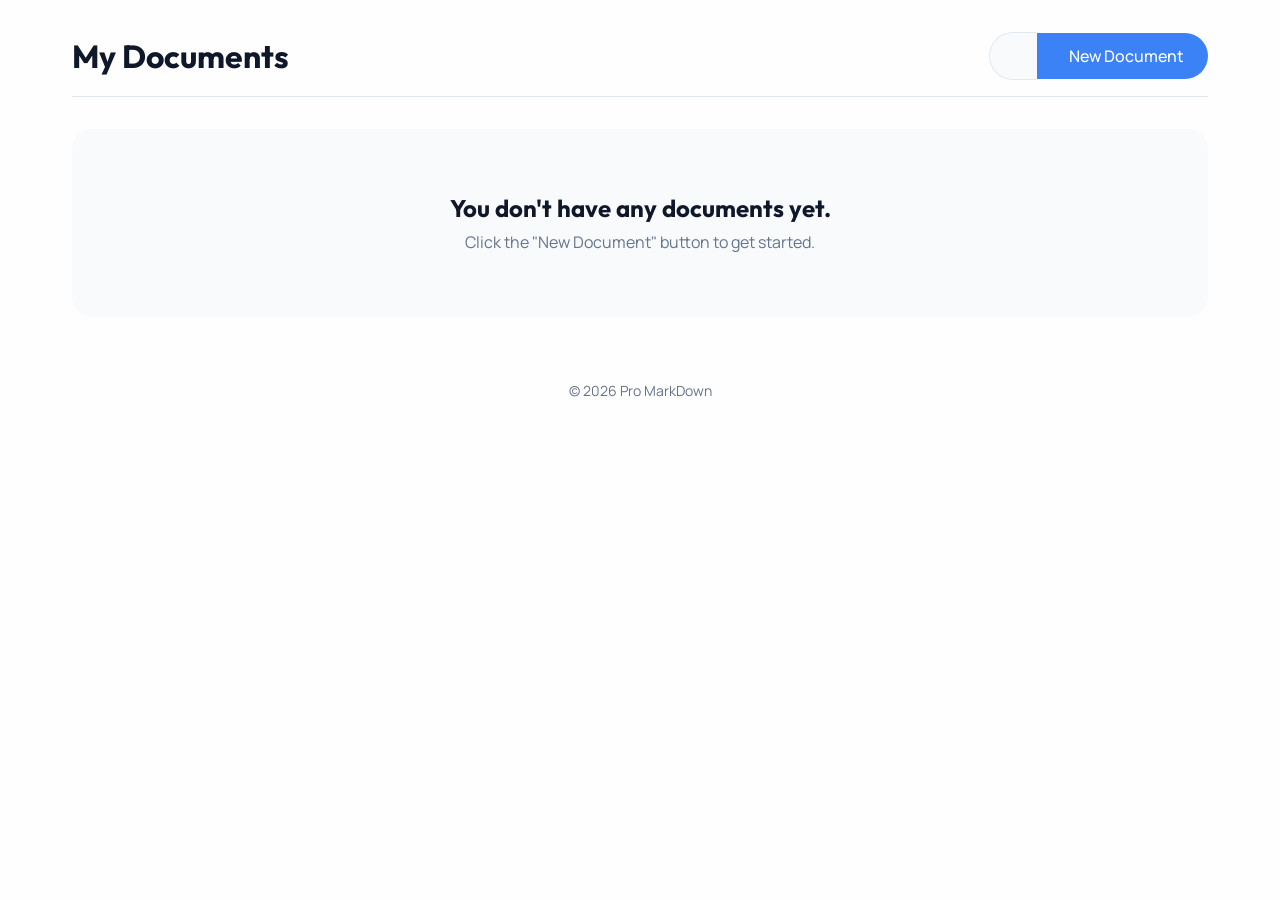
==== index.html @ 8a66d2f1 "velox is now" ====
<!DOCTYPE html>
<html lang="en">
<head>
    <meta charset="UTF-8">
    <meta name="viewport" content="width=device-width, initial-scale=1.0">
    <meta http-equiv="X-UA-Compatible" content="IE=edge">
    <meta name="theme-color" content="#0f172a">
    
    <!-- Primary Meta Tags -->
    <title>Velox Markdown | Professional Browser-Based Editor</title>
    <meta name="title" content="Velox Markdown | Professional Browser-Based Editor">
    <meta name="description" content="Velox Markdown is a high-performance editor for developers. Experience real-time preview, instant file management, and a distraction-free workflow.">
    <meta name="keywords" content="velox markdown, markdown editor, online code editor, developer dashboard, writing tool, fast text editor">
    <meta name="author" content="Velox Markdown">
    <meta name="robots" content="index, follow">
    <meta name="language" content="English">
    
    <!-- Open Graph / Facebook -->
    <meta property="og:type" content="website">
    <meta property="og:url" content="https://yourwebsite.com/">
    <meta property="og:title" content="Velox Markdown | Professional Browser-Based Editor">
    <meta property="og:description" content="Velox Markdown is a high-performance editor for developers. Experience real-time preview, instant file management, and a distraction-free workflow.">
    <meta property="og:image" content="https://yourwebsite.com/assets/velox-preview.jpg">
    
    <!-- Twitter -->
    <meta property="twitter:card" content="summary_large_image">
    <meta property="twitter:url" content="https://yourwebsite.com/">
    <meta property="twitter:title" content="Velox Markdown | Professional Browser-Based Editor">
    <meta property="twitter:description" content="Velox Markdown is a high-performance editor for developers. Experience real-time preview, instant file management, and a distraction-free workflow.">
    <meta property="twitter:image" content="https://yourwebsite.com/assets/velox-preview.jpg">
    
    <!-- Canonical URL (Prevents duplicate content issues) -->
    <link rel="canonical" href="https://yourwebsite.com/">
    
    <!-- Favicon -->
    <link rel="icon" type="image/png" href="assets/favicon.png">
    <link rel="apple-touch-icon" href="assets/apple-touch-icon.png">
    
    <!-- Fonts -->
    <link rel="preconnect" href="https://fonts.googleapis.com">
    <link rel="preconnect" href="https://fonts.gstatic.com" crossorigin>
    <link href="https://fonts.googleapis.com/css2?family=Manrope:wght@400;500;600;700&family=Outfit:wght@500;600;700;800&display=swap" rel="stylesheet">
    
    <!-- CSS -->
    <link rel="stylesheet" href="icons/css/all.css">
    <link rel="stylesheet" href="style.css">
</head>
<body>
    <div class="dashboard-container">
        <header class="dashboard-header">
            <h1 class="dashboard-title">My Documents</h1>
            <div class="controls">
                <button id="theme-toggle" title="Toggle Theme">
                    <i class="fas fa-moon"></i>
                </button>
                <a href="editor.html" id="new-document-btn" class="cta-button">
                    <i class="fas fa-plus"></i> <span class="cta-button-text">New Document</span>
                </a>
            </div>
        </header>
        <main class="dashboard-main">
            <section id="documents-grid" class="documents-grid">
                <!-- Documents will be dynamically inserted here -->
            </section>
        </main>
        <footer class="dashboard-footer">
            <p>&copy; <span id="copyright-year">2025</span> Pro MarkDown</p>
        </footer>
    </div>
    <script src="fs-helpers.js" defer></script>
    <script src="dashboard.js" defer></script>

    <!-- Custom Modal -->
    <div id="modal-overlay" class="hidden">
        <div id="modal">
            <h3 id="modal-title"></h3>
            <p id="modal-message"></p>
            <input type="text" id="modal-input" class="hidden">
            <div id="modal-actions">
                <button id="modal-cancel-btn">Cancel</button>
                <button id="modal-confirm-btn">Confirm</button>
            </div>
        </div>
    </div>
</body>
</html>
---- style.css ----
/* --- 1. Theming and Variables --- */
:root {
    --font-sans: 'Manrope', sans-serif;
    --font-header: 'Outfit', sans-serif;
    --font-mono: 'PT Mono', monospace;

    /* Light Theme - Premium Modern */
    --bg-primary: #fefefe;
    --bg-secondary: #f8fafc;
    --text-primary: #0f172a;
    --text-secondary: #64748b;
    --border-color: #e2e8f0;
    --accent-color: #3b82f6;
    --accent-hover: #2563eb;
    --code-bg: #f1f5f9;
    --code-text: #334155;
    --hljs-bg: #f8fafc;
    --hljs-text: #475569;
    --shadow-light: 0 1px 3px 0 rgba(0, 0, 0, 0.1);
    --shadow-medium: 0 4px 6px -1px rgba(0, 0, 0, 0.1);
}

[data-theme='dark'] {
    /* Dark Theme - Premium Modern */
    --bg-primary: #0f0f0f;
    --bg-secondary: #1a1a1a;
    --text-primary: #f1f5f9;
    --text-secondary: #94a3b8;
    --border-color: #27272a;
    --accent-color: #60a5fa;
    --accent-hover: #3b82f6;
    --code-bg: #1e1e1e;
    --code-text: #e2e8f0;
    --hljs-bg: #161616;
    --hljs-text: #cbd5e1;
    --shadow-light: 0 1px 3px 0 rgba(0, 0, 0, 0.3);
    --shadow-medium: 0 4px 6px -1px rgba(0, 0, 0, 0.4);
}


/* --- 2. Global Styles & Reset --- */
*, *::before, *::after {
    box-sizing: border-box;
    margin: 0;
    padding: 0;
}

html, body {
    height: 100%;
}

body {
    font-family: var(--font-sans);
    background-color: var(--bg-primary);
    color: var(--text-primary);
    transition: background-color 0.2s, color 0.2s;
    -webkit-font-smoothing: antialiased;
    -moz-osx-font-smoothing: grayscale;
}

/* --- 3. App Layout --- */
#app-container {
    display: flex;
    flex-direction: column;
    height: 100vh;
}

#app-header {
    display: flex;
    justify-content: space-between;
    align-items: center;
    padding: 0.75rem 1.5rem;
    border-bottom: 1px solid var(--border-color);
    flex-shrink: 0;
}

#app-title {
    font-size: 1.125rem;
    font-weight: 500;
}

#app-header .controls {
    display: flex;
    align-items: center;
    gap: 0.5rem;
}

#theme-toggle {
    background: var(--bg-secondary);
    border: 1px solid var(--border-color);
    color: var(--text-secondary);
    font-size: 1.125rem;
    cursor: pointer;
    width: 48px;
    height: 48px;
    padding: 0.5rem;
    display: flex;
    align-items: center;
    justify-content: center;
    transition: background-color 0.2s, color 0.2s;
    border-top-left-radius: 30px;
    border-bottom-left-radius: 30px;
    border-top-right-radius: 0;
    border-bottom-right-radius: 0;
    border-right: none;
}

#theme-toggle:hover {
    background-color: var(--bg-secondary);
    color: var(--text-primary);
}

#app-header .controls button {
    background: none;
    border: none;
    color: var(--text-secondary);
    font-size: 1.125rem;
    cursor: pointer;
    padding: 0.5rem;
    border-radius: 50%;
    width: 40px;
    height: 40px;
    display: flex;
    align-items: center;
    justify-content: center;
    transition: background-color 0.2s, color 0.2s;
}

#app-header .controls button:hover {
    background-color: var(--bg-secondary);
    color: var(--text-primary);
}

#app-header .header-left {
    display: flex;
    align-items: center;
    gap: 0.5rem;
}

.back-to-dashboard {
    background: none;
    border: none;
    color: var(--text-secondary);
    font-size: 1.125rem;
    cursor: pointer;
    padding: 0.5rem;
    border-radius: 50%;
    width: 40px;
    height: 40px;
    display: flex;
    align-items: center;
    justify-content: center;
    transition: background-color 0.2s, color 0.2s;
    text-decoration: none;
}

.back-to-dashboard:hover {
    background-color: var(--bg-secondary);
    color: var(--text-primary);
}

#sidebar-toggle {
    background: none;
    border: none;
    color: var(--text-secondary);
    font-size: 1.125rem;
    cursor: pointer;
    padding: 0.5rem;
    border-radius: 50%;
    width: 40px;
    height: 40px;
    display: flex;
    align-items: center;
    justify-content: center;
    transition: background-color 0.2s, color 0.2s;
}

#sidebar-toggle:hover {
    background-color: var(--bg-secondary);
    color: var(--text-primary);
}

#app-body {
    display: flex;
    flex-grow: 1;
    overflow: hidden;
}

#sidebar {
    width: 280px;
    background-color: var(--bg-secondary);
    border-right: 1px solid var(--border-color);
    display: flex;
    flex-direction: column;
    transition: margin-left 0.3s ease;
}

#sidebar.hidden {
    margin-left: -280px;
}

#sidebar-header {
    display: flex;
    justify-content: space-between;
    align-items: center;
    padding: 0.75rem 1rem;
    border-bottom: 1px solid var(--border-color);
    flex-shrink: 0;
}

#sidebar-header h2 {
    font-size: 1rem;
    font-weight: 500;
}

#new-file-btn {
    background: none;
    border: none;
    color: var(--text-secondary);
    font-size: 1rem;
    cursor: pointer;
    padding: 0.5rem;
    border-radius: 12px;
    width: 32px;
    height: 32px;
    display: flex;
    align-items: center;
    justify-content: center;
    transition: background-color 0.2s, color 0.2s;
}

#new-file-btn:hover {
    background-color: var(--border-color);
    color: var(--text-primary);
}

#file-list {
    list-style: none;
    overflow-y: auto;
    flex-grow: 1;
    padding: 0.5rem;
}

.file-item {
    display: flex;
    align-items: center;
    padding: 0.6rem 0.8rem;
    border-radius: 12px;
    cursor: pointer;
    margin-bottom: 0.25rem;
    position: relative;
}

.file-item:hover {
    background-color: var(--border-color);
}

.file-item.active {
    background-color: var(--border-color);
    color: var(--text-primary);
}

[data-theme='dark'] .file-item.active {
    background-color: #2a2a2a; /* A slightly lighter grey for dark mode active state */
    color: var(--text-primary);
}


.file-item-name {
    flex-grow: 1;
    white-space: nowrap;
    overflow: hidden;
    text-overflow: ellipsis;
    font-size: 0.9rem;
}

.file-item-actions {
    display: none;
    position: absolute;
    right: 0.5rem;
    top: 50%;
    transform: translateY(-50%);
    gap: 0.25rem;
    background-color: var(--border-color);
    padding: 0.25rem;
    border-radius: 6px;
}

.file-item:hover .file-item-actions,
.file-item .file-item-actions.visible {
    display: flex;
}

.file-item.active .file-item-actions {
    background-color: transparent;
}


.file-item-actions button {
    background: none;
    border: none;
    cursor: pointer;
    font-size: 0.85rem;
    padding: 0.4rem;
    border-radius: 4px;
    color: var(--text-secondary);
    transition: background-color 0.2s, color 0.2s;
}

.file-item.active .file-item-actions button {
    color: var(--text-primary);
}

[data-theme='dark'] .file-item.active .file-item-actions button {
    color: var(--text-primary);
}


.file-item-actions button:hover {
    background-color: var(--bg-secondary);
    color: var(--text-primary);
}

.file-item.active .file-item-actions button:hover {
    background-color: rgba(255, 255, 255, 0.2);
}
[data-theme='dark'] .file-item.active .file-item-actions button:hover {
    background-color: rgba(0, 0, 0, 0.2);
}


#app-main {
    flex-grow: 1;
    position: relative;
    overflow-y: hidden;
}

#app-footer {
    padding: 0.5rem 1.5rem;
    border-top: 1px solid var(--border-color);
    font-size: 0.875rem;
    color: var(--text-secondary);
    text-align: right;
    flex-shrink: 0;
}

/* --- 4. Editor & Preview Panes --- */
#editor, #preview {
    position: absolute;
    top: 0;
    left: 0;
    width: 100%;
    height: 100%;
    padding: 1.2rem 1.2rem;
    overflow-y: auto;
    transition: opacity 0.2s ease-in-out;
}

#editor {
    background-color: var(--bg-primary);
    color: var(--text-primary);
    border: none;
    resize: none;
    font-family: var(--font-mono);
    font-size: 1rem;
    line-height: 1.7;
}

#editor:focus {
    outline: none;
}

#preview {
    line-height: 1.8;
    max-width: 800px;
    margin: 0 auto;
}

.hidden {
    opacity: 0;
    pointer-events: none;
}

/* --- 5. Preview Typography & Elements --- */
#preview > *:first-child {
    margin-top: 0;
}

#preview h1, #preview h2, #preview h3, #preview h4, #preview h5, #preview h6 {
    font-family: var(--font-header);
    font-weight: 700;
    margin-top: 1.5em;
    margin-bottom: 0.5em;
    color: var(--text-primary);
}
#preview h1 { font-size: 2.25rem; }
#preview h2 { font-size: 1.75rem; }
#preview h3 { font-size: 1.5rem; }
#preview p { margin-bottom: 1.25em; }
#preview a { color: var(--accent-color); text-decoration: none; font-weight: 500; }
#preview a:hover { text-decoration: underline; }
#preview ul, #preview ol { margin-left: 1.5rem; margin-bottom: 1em; }
#preview li { margin-bottom: 0.5em; }

#preview blockquote {
    border-left: 4px solid var(--border-color);
    padding-left: 1em;
    margin: 1.5em 0;
    color: var(--text-secondary);
    font-style: italic;
}
#preview hr {
    border: none;
    border-top: 1px solid var(--border-color);
    margin: 2em 0;
}
#preview table {
    width: 100%;
    border-collapse: collapse;
    margin: 1.5em 0;
    font-size: 0.95rem;
}
#preview th, #preview td {
    border: 1px solid var(--border-color);
    padding: 0.75em;
    text-align: left;
}
#preview th {
    font-weight: bold;
    background-color: var(--bg-secondary);
}
#preview tr:nth-child(2n) {
    background-color: var(--bg-secondary);
}

/* --- 6. Task Lists & Code Blocks --- */
#preview .task-list-item {
    list-style-type: none;
}
#preview .task-list-item input[type="checkbox"] {
    appearance: none;
    -webkit-appearance: none;
    width: 1.15em;
    height: 1.15em;
    border: 2px solid var(--text-secondary);
    border-radius: 3px;
    vertical-align: middle;
    position: relative;
    top: -0.1em;
    margin-right: 0.5em;
    cursor: default;
}
#preview .task-list-item input[type="checkbox"]:checked {
    background-color: var(--accent-color);
    border-color: var(--accent-color);
}
#preview .task-list-item input[type="checkbox"]:checked::after {
    content: '✔';
    color: var(--bg-primary);
    position: absolute;
    left: 50%;
    top: 50%;
    transform: translate(-50%, -50%);
    font-size: 0.8em;
}


#preview code {
    font-family: var(--font-mono);
    background-color: var(--code-bg);
    color: var(--code-text);
    padding: 0.2em 0.4em;
    border-radius: 4px;
    font-size: 0.9em;
}

#preview pre {
    background-color: var(--hljs-bg);
    padding: 1em;
    border-radius: 8px;
    overflow-x: auto;
    margin-bottom: 1.5em;
}

#preview pre code {
    padding: 0;
    background: none;
}

#preview .code-block-container {
    margin-bottom: 1.5em;
    border-radius: 8px;
    overflow: hidden;
    border: 1px solid var(--border-color);
}

#preview .code-block-header {
    display: flex;
    justify-content: space-between;
    align-items: center;
    background-color: var(--bg-secondary);
    padding: 0.5em 1em;
    border-bottom: 1px solid var(--border-color);
}

#preview .lang-name {
    font-size: 0.8em;
    font-family: var(--font-mono);
    color: var(--text-secondary);
    text-transform: uppercase;
}

#preview .copy-btn {
    background: none;
    border: none;
    color: var(--text-secondary);
    cursor: pointer;
    font-size: 0.85em;
    padding: 0.3em 0.6em;
    border-radius: 4px;
    transition: background-color 0.2s, color 0.2s;
    font-family: var(--font-sans);
}

#preview .copy-btn:hover {
    background-color: var(--border-color);
    color: var(--text-primary);
}

#preview .copy-btn .fas,
#preview .copy-btn .far {
    margin-right: 0.5em;
}

#preview .code-block-container pre {
    margin-bottom: 0;
    border-radius: 0;
    border: none;
    background-color: var(--hljs-bg); /* Ensure pre background matches theme */
}

/* GitHub Dark Theme for highlight.js */
[data-theme='dark'] .hljs{color:#c9d1d9;background:#0d1117}
[data-theme='dark'] .hljs-doctag,[data-theme='dark'] .hljs-keyword,[data-theme='dark'] .hljs-meta .hljs-keyword,[data-theme='dark'] .hljs-template-tag,[data-theme='dark'] .hljs-template-variable,[data-theme='dark'] .hljs-type,[data-theme='dark'] .hljs-variable.language_{color:#ff7b72}
[data-theme='dark'] .hljs-title,[data-theme='dark'] .hljs-title.class_,[data-theme='dark'] .hljs-title.class_.inherited__,[data-theme='dark'] .hljs-title.function_{color:#d2a8ff}
[data-theme='dark'] .hljs-attr,[data-theme='dark'] .hljs-attribute,[data-theme='dark'] .hljs-literal,[data-theme='dark'] .hljs-meta,[data-theme='dark'] .hljs-number,[data-theme='dark'] .hljs-operator,[data-theme='dark'] .hljs-selector-attr,[data-theme='dark'] .hljs-selector-class,[data-theme='dark'] .hljs-selector-id,[data-theme='dark'] .hljs-variable{color:#79c0ff}
[data-theme='dark'] .hljs-regexp,[data-theme='dark'] .hljs-string,[data-theme='dark'] .hljs-symbol{color:#a5d6ff}
[data-theme='dark'] .hljs-built_in,[data-theme='dark'] .hljs-code,[data-theme='dark'] .hljs-comment,[data-theme='dark'] .hljs-formula,[data-theme='dark'] .hljs-name,[data-theme='dark'] .hljs-quote,[data-theme='dark'] .hljs-selector-pseudo,[data-theme='dark'] .hljs-selector-tag,[data-theme='dark'] .hljs-subst,[data-theme='dark'] .hljs-tag{color:#8b949e}
[data-theme='dark'] .hljs-section{color:#1f6feb;font-weight:700}
[data-theme='dark'] .hljs-bullet{color:#f2cc60}
[data-theme='dark'] .hljs-emphasis{color:#c9d1d9;font-style:italic}
[data-theme='dark'] .hljs-strong{color:#c9d1d9;font-weight:700}
[data-theme='dark'] .hljs-addition{color:#aff5b4;background-color:#033a16}
[data-theme='dark'] .hljs-deletion{color:#ffdcd7;background-color:#67060c}

/* GitHub Light Theme for highlight.js */
[data-theme='light'] .hljs{color:#24292e;background:#fff}
[data-theme='light'] .hljs-doctag,[data-theme='light'] .hljs-keyword,[data-theme='light'] .hljs-meta .hljs-keyword,[data-theme='light'] .hljs-template-tag,[data-theme='light'] .hljs-template-variable,[data-theme='light'] .hljs-type,[data-theme='light'] .hljs-variable.language_{color:#d73a49}
[data-theme='light'] .hljs-title,[data-theme='light'] .hljs-title.class_,[data-theme='light'] .hljs-title.class_.inherited__,[data-theme='light'] .hljs-title.function_{color:#6f42c1}
[data-theme='light'] .hljs-attr,[data-theme='light'] .hljs-attribute,[data-theme='light'] .hljs-literal,[data-theme='light'] .hljs-meta,[data-theme='light'] .hljs-number,[data-theme='light'] .hljs-operator,[data-theme='light'] .hljs-selector-attr,[data-theme='light'] .hljs-selector-class,[data-theme='light'] .hljs-selector-id,[data-theme='light'] .hljs-variable{color:#005cc5}
[data-theme='light'] .hljs-regexp,[data-theme='light'] .hljs-string,[data-theme='light'] .hljs-symbol{color:#032f62}
[data-theme='light'] .hljs-built_in,[data-theme='light'] .hljs-code,[data-theme='light'] .hljs-comment,[data-theme='light'] .hljs-formula,[data-theme='light'] .js-name,[data-theme='light'] .hljs-quote,[data-theme='light'] .hljs-selector-pseudo,[data-theme='light'] .hljs-selector-tag,[data-theme='light'] .hljs-subst,[data-theme='light'] .hljs-tag{color:#6a737d}
[data-theme='light'] .hljs-section{color:#005cc5;font-weight:700}
[data-theme='light'] .hljs-bullet{color:#735c0f}
[data-theme='light'] .hljs-emphasis{color:#24292e;font-style:italic}
[data-theme='light'] .hljs-strong{color:#24292e;font-weight:700}
[data-theme='light'] .hljs-addition{color:#22863a;background-color:#f0fff4}
[data-theme='light'] .hljs-deletion{color:#b31d28;background-color:#ffeef0}


/* --- 7. Scrollbar --- */
::-webkit-scrollbar {
    width: 12px;
}
::-webkit-scrollbar-track {
    background: var(--bg-primary);
}
::-webkit-scrollbar-thumb {
    background-color: var(--border-color);
    border-radius: 6px;
    border: 3px solid var(--bg-primary);
}
::-webkit-scrollbar-thumb:hover {
    background-color: var(--text-secondary);
}

/* --- 8. Custom Modal --- */
#modal-overlay {
    position: fixed;
    top: 0;
    left: 0;
    width: 100%;
    height: 100%;
    background-color: rgba(0, 0, 0, 0.5);
    display: flex;
    justify-content: center;
    align-items: center;
    z-index: 1000;
    transition: opacity 0.2s;
}

#modal-overlay.hidden {
    opacity: 0;
    pointer-events: none;
}

#modal {
    background-color: var(--bg-primary);
    padding: 1.5rem 2rem;
    border-radius: 20px;
    width: 90%;
    max-width: 400px;
    box-shadow: 0 5px 15px rgba(0,0,0,0.2);
    transform: scale(0.95);
    transition: transform 0.2s;
}

#modal-overlay:not(.hidden) #modal {
    transform: scale(1);
}

#modal-title {
    font-family: var(--font-header);
    font-size: 1.25rem;
    margin-bottom: 0.75rem;
    color: var(--text-primary);
}

#modal-message {
    font-size: 0.95rem;
    margin-bottom: 1rem;
    color: var(--text-secondary);
    line-height: 1.6;
}

#modal-input {
    width: 100%;
    padding: 0.75rem;
    border: 1px solid var(--border-color);
    background-color: var(--bg-secondary);
    color: var(--text-primary);
    border-radius: 12px;
    font-size: 1rem;
    margin-bottom: 1.5rem;
}

#modal-input:focus {
    outline: none;
    border-color: var(--accent-color);
    box-shadow: 0 0 0 2px var(--accent-color-translucent, rgba(59, 130, 246, 0.3));
}

#modal-actions {
    display: flex;
    justify-content: flex-end;
    gap: 0.75rem;
}

#modal-actions button {
    font-family: var(--font-sans);
    font-weight: 500;
    padding: 0.6rem 1.2rem;
    border: none;
    border-radius: 20px;
    cursor: pointer;
    transition: background-color 0.2s, color 0.2s;
    font-size: 0.9rem;
}

#modal-cancel-btn {
    background-color: var(--bg-secondary);
    color: var(--text-secondary);
    border: 1px solid var(--border-color);
}

#modal-cancel-btn:hover {
    background-color: var(--border-color);
    color: var(--text-primary);
}

#modal-confirm-btn {
    background-color: var(--accent-color);
    color: white;
}
[data-theme='dark'] #modal-confirm-btn {
    color: var(--bg-primary);
}

#modal-confirm-btn:hover {
    background-color: var(--accent-hover);
}

/* --- 9. Dashboard Styles --- */
.dashboard-container {
    max-width: 1200px;
    margin: 0 auto;
    padding: 2rem;
}

.dashboard-header {
    display: flex;
    justify-content: space-between;
    align-items: center;
    margin-bottom: 2rem;
    padding-bottom: 1rem;
    border-bottom: 1px solid var(--border-color);
}

.dashboard-header .controls {
    display: flex;
    align-items: center;
}

.dashboard-title {
    font-family: var(--font-header);
    font-size: 2rem;
    font-weight: 700;
}

.cta-button {
    display: inline-flex;
    align-items: center;
    gap: 0.5rem;
    background-color: var(--accent-color);
    color: white;
    padding: 0.75rem 1.5rem;
    font-size: 1rem;
    font-weight: 500;
    text-decoration: none;
    border-radius: 30px;
    transition: background-color 0.2s, transform 0.2s;
    border-top-right-radius: 30px;
    border-bottom-right-radius: 30px;
    border-top-left-radius: 0;
    border-bottom-left-radius: 0;
}

.cta-button:hover {
    background-color: var(--accent-hover);
}

[data-theme='dark'] .cta-button {
    color: var(--bg-primary);
}

.documents-grid {
    display: grid;
    grid-template-columns: repeat(auto-fill, minmax(250px, 1fr));
    gap: 1.5rem;
}

.document-card {
    background-color: var(--bg-secondary);
    border: 1px solid var(--border-color);
    border-radius: 20px;
    padding: 1.5rem;
    text-decoration: none;
    color: var(--text-primary);
    transition: border-color 0.2s, box-shadow 0.2s;
    display: flex;
    flex-direction: column;
    justify-content: space-between;
}

.document-card:hover {
    border-color: var(--accent-color);
    box-shadow: 0 4px 12px rgba(0, 0, 0, 0.05);
}

.document-card-link {
    text-decoration: none;
    color: inherit;
    flex-grow: 1;
}

.document-info {
    display: flex;
    justify-content: space-between;
    align-items: center;
    margin-top: 1rem;
}

.document-actions {
    display: flex;
    gap: 0.5rem;
}

.action-btn {
    background: none;
    border: none;
    color: var(--text-secondary);
    font-size: 1rem;
    cursor: pointer;
    padding: 0.5rem;
    border-radius: 50%;
    width: 36px;
    height: 36px;
    display: flex;
    align-items: center;
    justify-content: center;
    transition: background-color 0.2s, color 0.2s;
}

.action-btn:hover {
    background-color: var(--border-color);
    color: var(--text-primary);
}

[data-theme='dark'] .document-card:hover {
    box-shadow: 0 4px 12px rgba(0, 0, 0, 0.2);
}

.document-title {
    font-family: var(--font-header);
    font-size: 1.25rem;
    margin-bottom: 1rem;
}

.document-date {
    font-size: 0.875rem;
    color: var(--text-secondary);
}

.no-documents-message {
    grid-column: 1 / -1;
    text-align: center;
    padding: 4rem 2rem;
    background-color: var(--bg-secondary);
    border-radius: 20px;
}

#table-of-contents {
    padding: 1rem;
    overflow-y: auto;
}

.toc-link {
    display: block;
    padding: 0.5rem 1rem;
    color: var(--text-secondary);
    text-decoration: none;
    border-radius: 8px;
    transition: background-color 0.2s, color 0.2s;
}

.toc-link:hover {
    background-color: var(--border-color);
    color: var(--text-primary);
}

.toc-level-2 {
    padding-left: 2rem;
}

.toc-level-3 {
    padding-left: 3rem;
}

.toc-level-4 {
    padding-left: 4rem;
}

.toc-level-5 {
    padding-left: 5rem;
}

.toc-level-6 {
    padding-left: 6rem;
}

.no-documents-message h3 {
    font-family: var(--font-header);
    font-size: 1.5rem;
    margin-bottom: 0.5rem;
}

.no-documents-message p {
    color: var(--text-secondary);
}

.dashboard-footer {
    text-align: center;
    margin-top: 4rem;
    color: var(--text-secondary);
    font-size: 0.875rem;
}

@media (max-width: 600px) {
    .dashboard-header {
        flex-direction: row;
        align-items: center;
        gap: 1rem;
    }
    .dashboard-title {
        font-size: 1.75rem;
    }
    .cta-button-text {
        display: none;
    }
    .cta-button {
        width: 48px;
        height: 48px;
        padding: 0;
        justify-content: center;
    }
}
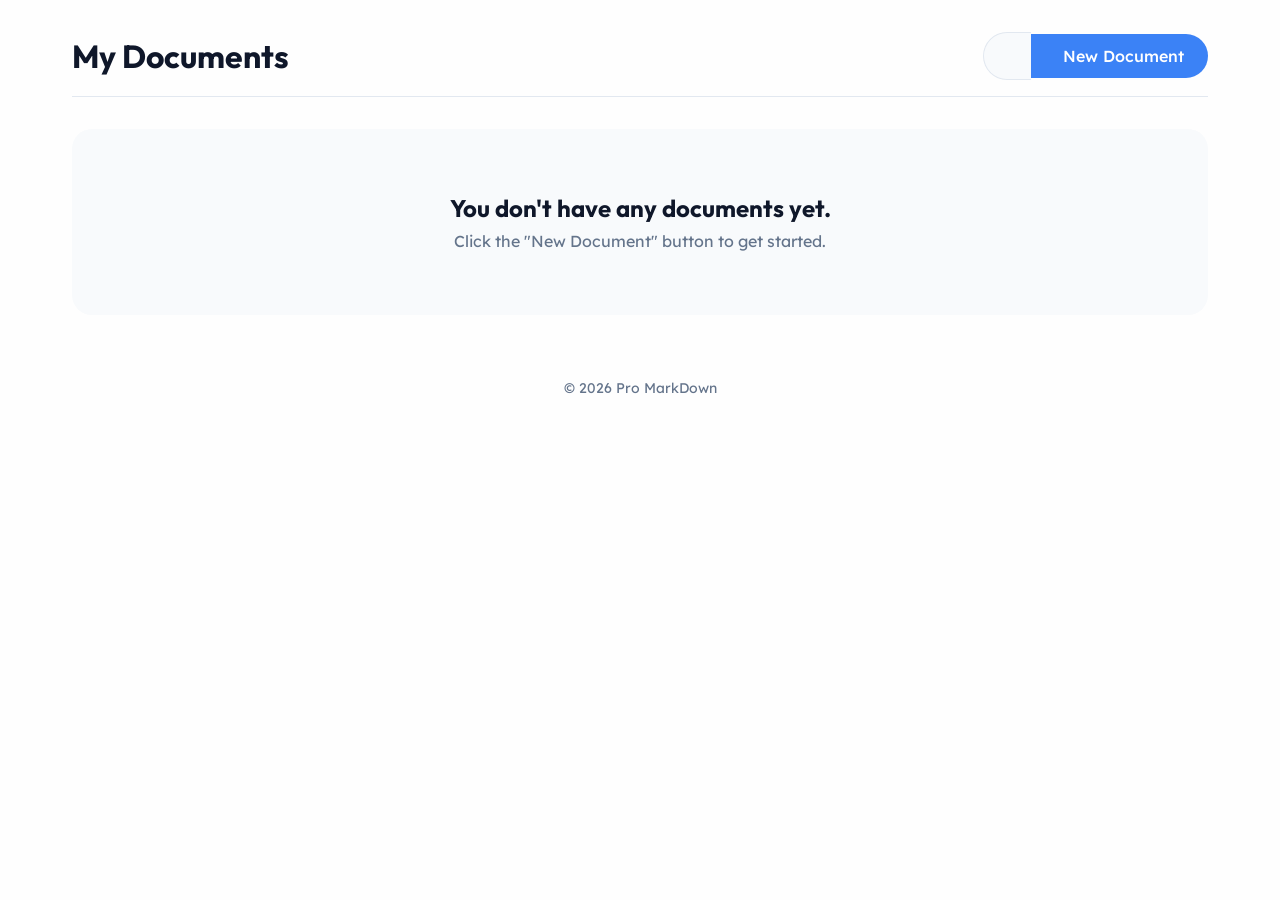
==== commit 7dfaaeb5: "lexen now" ====
--- a/index.html
+++ b/index.html
@@ -17,20 +17,20 @@
     
     <!-- Open Graph / Facebook -->
     <meta property="og:type" content="website">
-    <meta property="og:url" content="https://yourwebsite.com/">
+    <meta property="og:url" content="https://veloxmd.vercel.app/">
     <meta property="og:title" content="Velox Markdown | Professional Browser-Based Editor">
     <meta property="og:description" content="Velox Markdown is a high-performance editor for developers. Experience real-time preview, instant file management, and a distraction-free workflow.">
-    <meta property="og:image" content="https://yourwebsite.com/assets/velox-preview.jpg">
+    <meta property="og:image" content="https://veloxmd.vercel.app/assets/velox-preview.jpg">
     
     <!-- Twitter -->
     <meta property="twitter:card" content="summary_large_image">
-    <meta property="twitter:url" content="https://yourwebsite.com/">
+    <meta property="twitter:url" content="https://veloxmd.vercel.app/">
     <meta property="twitter:title" content="Velox Markdown | Professional Browser-Based Editor">
     <meta property="twitter:description" content="Velox Markdown is a high-performance editor for developers. Experience real-time preview, instant file management, and a distraction-free workflow.">
-    <meta property="twitter:image" content="https://yourwebsite.com/assets/velox-preview.jpg">
+    <meta property="twitter:image" content="https://veloxmd.vercel.app/assets/velox-preview.jpg">
     
     <!-- Canonical URL (Prevents duplicate content issues) -->
-    <link rel="canonical" href="https://yourwebsite.com/">
+    <link rel="canonical" href="https://veloxmd.vercel.app">
     
     <!-- Favicon -->
     <link rel="icon" type="image/png" href="assets/favicon.png">
@@ -39,7 +39,7 @@
     <!-- Fonts -->
     <link rel="preconnect" href="https://fonts.googleapis.com">
     <link rel="preconnect" href="https://fonts.gstatic.com" crossorigin>
-    <link href="https://fonts.googleapis.com/css2?family=Manrope:wght@400;500;600;700&family=Outfit:wght@500;600;700;800&display=swap" rel="stylesheet">
+    <link href="https://fonts.googleapis.com/css2?family=Lexend:wght@400;500;600;700&family=Outfit:wght@500;600;700;800&display=swap" rel="stylesheet">
     
     <!-- CSS -->
     <link rel="stylesheet" href="icons/css/all.css">
--- a/style.css
+++ b/style.css
@@ -1,6 +1,6 @@
 /* --- 1. Theming and Variables --- */
 :root {
-    --font-sans: 'Manrope', sans-serif;
+    --font-sans: 'Lexend', sans-serif;
     --font-header: 'Outfit', sans-serif;
     --font-mono: 'PT Mono', monospace;
 
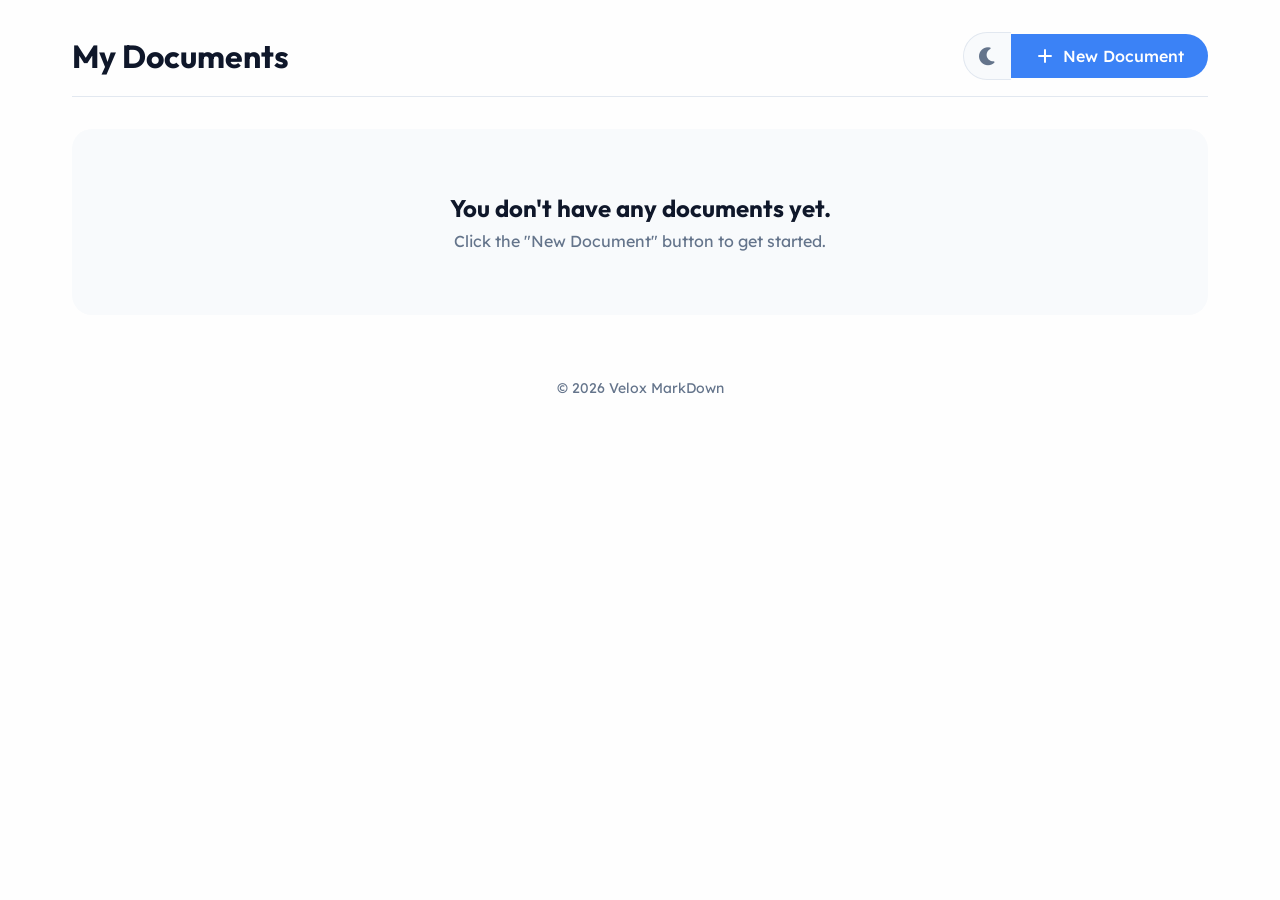
==== commit 4cabe906: "update index.html" ====
--- a/index.html
+++ b/index.html
@@ -64,7 +64,7 @@
             </section>
         </main>
         <footer class="dashboard-footer">
-            <p>&copy; <span id="copyright-year">2025</span> Pro MarkDown</p>
+            <p>&copy; <span id="copyright-year">2025</span> Velox MarkDown</p>
         </footer>
     </div>
     <script src="fs-helpers.js" defer></script>
--- a/style.css
+++ b/style.css
@@ -903,4 +903,150 @@
         padding: 0;
         justify-content: center;
     }
+}
+
+/* --- 10. Floating Toolbar --- */
+.floating-toolbar {
+    position: fixed;
+    bottom: 20px;
+    left: 50%;
+    transform: translateX(-50%);
+    background-color: var(--bg-secondary);
+    border: 1px solid var(--border-color);
+    border-radius: 30px;
+    box-shadow: var(--shadow-medium);
+    display: flex;
+    align-items: center;
+    padding: 0.5rem;
+    z-index: 100;
+    transition: opacity 0.3s, transform 0.3s;
+}
+
+.floating-toolbar.hidden {
+    opacity: 0;
+    transform: translateX(-50%) translateY(150%);
+    pointer-events: none;
+}
+
+.toolbar-drag-handle {
+    cursor: move;
+    color: var(--text-secondary);
+    padding: 0 0.5rem;
+}
+
+.toolbar-actions {
+    display: flex;
+    gap: 0.25rem;
+}
+
+.toolbar-btn, .toolbar-close-btn {
+    background: none;
+    border: none;
+    color: var(--text-secondary);
+    font-size: 1rem;
+    cursor: pointer;
+    width: 40px;
+    height: 40px;
+    border-radius: 50%;
+    display: flex;
+    align-items: center;
+    justify-content: center;
+    transition: background-color 0.15s, color 0.15s, transform 0.1s;
+}
+
+.toolbar-btn:hover, .toolbar-close-btn:hover {
+    background-color: var(--border-color);
+    color: var(--text-primary);
+}
+
+.toolbar-btn:active, .toolbar-close-btn:active {
+    transform: scale(0.9);
+}
+
+.toolbar-close-btn {
+    margin-left: 0.5rem;
+}
+
+.show-toolbar-btn {
+    position: fixed;
+    bottom: 20px;
+    right: 20px;
+    width: 50px;
+    height: 50px;
+    border-radius: 50%;
+    background-color: var(--accent-color);
+    color: white;
+    border: none;
+    box-shadow: var(--shadow-medium);
+    font-size: 1.25rem;
+    cursor: pointer;
+    display: flex;
+    align-items: center;
+    justify-content: center;
+    z-index: 99;
+    transition: opacity 0.3s, transform 0.3s;
+}
+
+[data-theme='dark'] .show-toolbar-btn {
+    color: var(--bg-primary);
+}
+
+.show-toolbar-btn:hover {
+    background-color: var(--accent-hover);
+}
+
+.show-toolbar-btn.hidden {
+    opacity: 0;
+    transform: scale(0.8);
+    pointer-events: none;
+}
+
+.is-dragging-toolbar {
+    user-select: none;
+}
+
+@media (max-width: 768px) {
+    .floating-toolbar {
+        width: auto;
+        max-width: calc(100vw - 20px);
+        bottom: 10px;
+        padding: 0.5rem 1rem;
+        justify-content: flex-start;
+        overflow: hidden;
+    }
+
+    .floating-toolbar.hidden {
+        transform: translateX(-50%) translateY(150%);
+    }
+
+    .toolbar-actions {
+        display: flex;                 /* ensure flex context */
+        overflow-x: auto;              /* horizontal scroll */
+        overflow-y: hidden;
+        flex-wrap: nowrap;             /* single row */
+        justify-content: flex-start;
+        -webkit-overflow-scrolling: touch;
+        scrollbar-width: none;         /* Firefox: hide scrollbar */
+        white-space: nowrap;           /* help keep items in one line */
+    }
+
+    /* Hide scrollbar for Chrome, Safari and Opera */
+    .toolbar-actions::-webkit-scrollbar {
+        display: none;
+    }
+
+    /* IMPORTANT: prevent squeezing of buttons */
+    .toolbar-actions > .toolbar-button,
+    .toolbar-actions > button,
+    .toolbar-actions > .icon-btn {
+        flex: 0 0 auto;                /* no grow, no shrink, auto width */
+        flex-shrink: 0;                /* extra safety */
+        border-radius: 999px;          /* keep them fully rounded */
+        min-width: 40px;               /* adjust to your icon size */
+        min-height: 40px;              /* adjust to your icon size */
+    }
+
+    .toolbar-drag-handle {
+        display: none;
+    }
 }
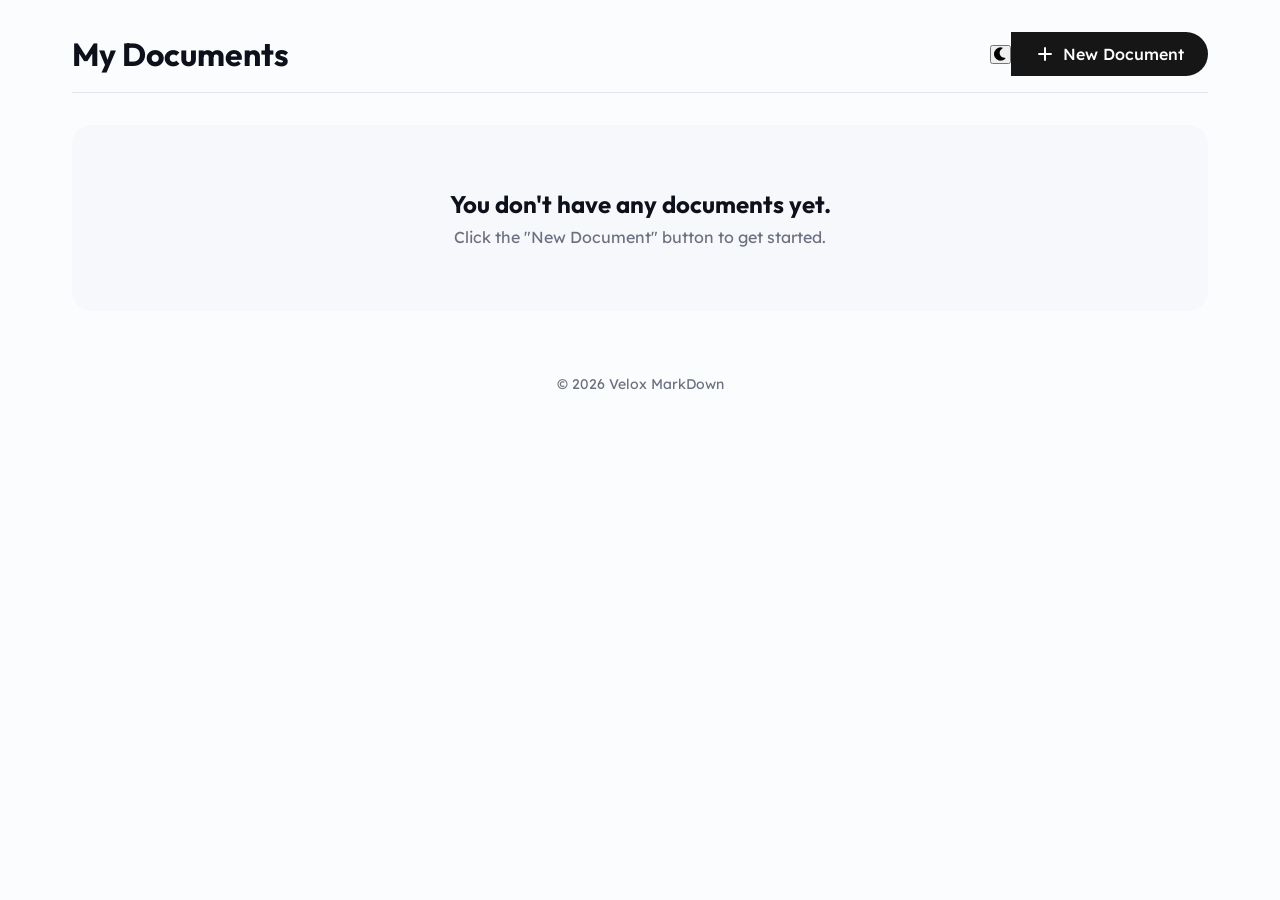
==== commit bc70d4bb: "Fix mobile header squeezing with overflow menu and responsive layout - Implemented a "more" overflow" ====
--- a/index.html
+++ b/index.html
@@ -50,7 +50,7 @@
         <header class="dashboard-header">
             <h1 class="dashboard-title">My Documents</h1>
             <div class="controls">
-                <button id="theme-toggle" title="Toggle Theme">
+                <button id="dashboard-theme-toggle" title="Toggle Theme">
                     <i class="fas fa-moon"></i>
                 </button>
                 <a href="editor.html" id="new-document-btn" class="cta-button">
--- a/style.css
+++ b/style.css
@@ -1,40 +1,63 @@
 /* --- 1. Theming and Variables --- */
 :root {
+    /* Fonts - Preserving your original choices */
     --font-sans: 'Lexend', sans-serif;
     --font-header: 'Outfit', sans-serif;
     --font-mono: 'PT Mono', monospace;
 
     /* Light Theme - Premium Modern */
-    --bg-primary: #fefefe;
-    --bg-secondary: #f8fafc;
-    --text-primary: #0f172a;
-    --text-secondary: #64748b;
-    --border-color: #e2e8f0;
-    --accent-color: #3b82f6;
-    --accent-hover: #2563eb;
-    --code-bg: #f1f5f9;
-    --code-text: #334155;
-    --hljs-bg: #f8fafc;
-    --hljs-text: #475569;
-    --shadow-light: 0 1px 3px 0 rgba(0, 0, 0, 0.1);
-    --shadow-medium: 0 4px 6px -1px rgba(0, 0, 0, 0.1);
+    --bg-primary: oklch(0.99 0.002 270);     /* Clean off-white */
+    --bg-secondary: oklch(0.98 0.004 270);   /* Subtle slate background */
+    --text-primary: oklch(0.18 0.020 270);   /* Deep slate-charcoal */
+    --text-secondary: oklch(0.55 0.025 270); /* Muted gray-blue */
+    --border-color: oklch(0.92 0.010 270);   /* Soft refined border */
+    --accent-color: oklch(0.20 0.000 0);     /* True accent black */
+    --accent-hover: oklch(0.40 0.000 0);     /* Soft hover gray */
+    
+    /* Code Styling */
+    --code-bg: oklch(0.96 0.005 270);        /* Integrated from your code-bg */
+    --code-text: oklch(0.35 0.030 270);
+    --hljs-bg: oklch(0.97 0.003 270);
+    --hljs-text: oklch(0.45 0.025 270);
+
+    /* Reference & Missing Variables */
+    --primary: var(--accent-color);
+    --primary-dark: oklch(0.10 0.000 0);
+    --secondary: oklch(0.45 0.015 270);
+    --user-bg: oklch(0.95 0.005 270);        /* From your chat app reference */
+    --ai-bg: oklch(1.00 0.000 0);
+    --error-color: oklch(0.60 0.150 25);     /* Perceptually balanced red */
+    --success-color: oklch(0.65 0.120 150);  /* Soft premium green */
+    --warning-color: oklch(0.85 0.140 85);   /* Modern gold/yellow */
+    
+    /* Shadows & Effects */
+    --shadow-light: 0 1px 3px 0 oklch(0 0 0 / 0.05);
+    --shadow-medium: 0 4px 6px -1px oklch(0 0 0 / 0.1);
+    --float-shadow: 0 8px 20px oklch(0 0 0 / 0.08);
+    --transition: all 0.3s cubic-bezier(0.4, 0, 0.2, 1);
 }
 
 [data-theme='dark'] {
-    /* Dark Theme - Premium Modern */
-    --bg-primary: #0f0f0f;
-    --bg-secondary: #1a1a1a;
-    --text-primary: #f1f5f9;
-    --text-secondary: #94a3b8;
-    --border-color: #27272a;
-    --accent-color: #60a5fa;
-    --accent-hover: #3b82f6;
-    --code-bg: #1e1e1e;
-    --code-text: #e2e8f0;
-    --hljs-bg: #161616;
-    --hljs-text: #cbd5e1;
-    --shadow-light: 0 1px 3px 0 rgba(0, 0, 0, 0.3);
-    --shadow-medium: 0 4px 6px -1px rgba(0, 0, 0, 0.4);
+    /* Dark Theme - High Contrast Deep Slate */
+    --bg-primary: oklch(0.12 0.005 270);     /* Deep onyx-slate */
+    --bg-secondary: oklch(0.16 0.008 270);   /* Slightly lighter surface */
+    --text-primary: oklch(0.95 0.010 270);   /* Crisp off-white text */
+    --text-secondary: oklch(0.75 0.020 270); /* Readable muted text */
+    --border-color: oklch(0.24 0.015 270);   /* Sharp, subtle borders */
+    --accent-color: oklch(0.75 0.120 250);   /* Premium blue accent */
+    --accent-hover: oklch(0.65 0.150 255);   /* Vibrant hover state */
+    
+    /* Code & Syntax */
+    --code-bg: oklch(0.18 0.015 270);
+    --code-text: oklch(0.88 0.020 270);
+    --hljs-bg: oklch(0.14 0.010 270);
+    --hljs-text: oklch(0.85 0.025 270);
+
+    /* Dark Mode Utilities */
+    --user-bg: oklch(0.20 0.015 270);
+    --ai-bg: oklch(0.14 0.008 270);
+    --shadow-light: 0 1px 3px 0 oklch(0 0 0 / 0.3);
+    --shadow-medium: 0 4px 12px oklch(0 0 0 / 0.5);
 }
 
 
@@ -63,6 +86,7 @@
     display: flex;
     flex-direction: column;
     height: 100vh;
+    overflow: hidden;
 }
 
 #app-header {
@@ -110,7 +134,7 @@
     color: var(--text-primary);
 }
 
-#app-header .controls button {
+#app-header .controls button, #ai-modal-close-btn {
     background: none;
     border: none;
     color: var(--text-secondary);
@@ -131,10 +155,24 @@
     color: var(--text-primary);
 }
 
+#app-header {
+    background-color: var(--bg-primary);
+    position: relative;
+    z-index: 1000;
+}
+
 #app-header .header-left {
     display: flex;
     align-items: center;
     gap: 0.5rem;
+    min-width: 0;
+}
+
+#app-title {
+    white-space: nowrap;
+    overflow: hidden;
+    text-overflow: ellipsis;
+    min-width: 0;
 }
 
 .back-to-dashboard {
@@ -208,9 +246,63 @@
     flex-shrink: 0;
 }
 
-#sidebar-header h2 {
-    font-size: 1rem;
+#sidebar-header {
+    flex-direction: column;
+    gap: 0.75rem;
+    padding: 1rem;
+}
+
+.sidebar-tabs {
+    display: flex;
+    background-color: var(--bg-primary);
+    border-radius: 999px;
+    padding: 0.25rem;
+    width: 100%;
+    border: 1px solid var(--border-color);
+}
+
+.tab-btn {
+    flex: 1;
+    border: none;
+    background: none;
+    padding: 0.4rem;
+    font-family: var(--font-sans);
+    font-size: 0.85rem;
     font-weight: 500;
+    color: var(--text-secondary);
+    cursor: pointer;
+    border-radius: 999px;
+    transition: var(--transition);
+}
+
+.tab-btn.active {
+    background-color: var(--accent-color);
+    color: white;
+}
+
+[data-theme='dark'] .tab-btn.active {
+    color: var(--bg-primary);
+}
+
+#new-file-btn-sidebar {
+    background-color: var(--bg-primary);
+    border: 1px solid var(--border-color);
+    color: var(--accent-color);
+    width: 100%;
+    border-radius: 999px;
+    padding: 0.5rem;
+    cursor: pointer;
+    display: flex;
+    align-items: center;
+    justify-content: center;
+    gap: 0.5rem;
+    font-family: var(--font-sans);
+    font-size: 0.9rem;
+    transition: var(--transition);
+}
+
+#new-file-btn-sidebar:hover {
+    background-color: var(--border-color);
 }
 
 #new-file-btn {
@@ -234,10 +326,13 @@
     color: var(--text-primary);
 }
 
+.sidebar-content {
+    flex-grow: 1;
+    overflow-y: auto;
+}
+
 #file-list {
     list-style: none;
-    overflow-y: auto;
-    flex-grow: 1;
     padding: 0.5rem;
 }
 
@@ -256,13 +351,13 @@
 }
 
 .file-item.active {
-    background-color: var(--border-color);
-    color: var(--text-primary);
+    background-color: var(--accent-color);
+    color: white;
 }
 
 [data-theme='dark'] .file-item.active {
-    background-color: #2a2a2a; /* A slightly lighter grey for dark mode active state */
-    color: var(--text-primary);
+    background-color: var(--accent-color);
+    color: var(--bg-primary);
 }
 
 
@@ -272,6 +367,15 @@
     overflow: hidden;
     text-overflow: ellipsis;
     font-size: 0.9rem;
+}
+
+.file-date-chip {
+    font-size: 0.7rem;
+    background-color: var(--bg-primary);
+    padding: 0.1rem 0.4rem;
+    border-radius: 4px;
+    color: var(--text-secondary);
+    margin-right: 0.5rem;
 }
 
 .file-item-actions {
@@ -335,6 +439,39 @@
     overflow-y: hidden;
 }
 
+#editor-container {
+    position: relative;
+    width: 100%;
+    height: 100%;
+}
+
+#editor-backdrop {
+    position: absolute;
+    top: 0;
+    left: 0;
+    width: 100%;
+    height: 100%;
+    padding: 1.2rem 1.2rem;
+    font-family: var(--font-mono);
+    font-size: 1rem;
+    line-height: 1.7;
+    white-space: pre-wrap;
+    word-wrap: break-word;
+    color: transparent;
+    pointer-events: none;
+    overflow-y: auto;
+    border: none;
+}
+
+.search-match {
+    background-color: rgba(255, 255, 0, 0.3);
+    border-radius: 2px;
+}
+
+.search-match.current {
+    background-color: rgba(255, 165, 0, 0.6);
+}
+
 #app-footer {
     padding: 0.5rem 1.5rem;
     border-top: 1px solid var(--border-color);
@@ -357,13 +494,15 @@
 }
 
 #editor {
-    background-color: var(--bg-primary);
+    background-color: transparent;
     color: var(--text-primary);
     border: none;
     resize: none;
     font-family: var(--font-mono);
     font-size: 1rem;
     line-height: 1.7;
+    z-index: 1;
+    display: block;
 }
 
 #editor:focus {
@@ -886,23 +1025,145 @@
 }
 
 @media (max-width: 600px) {
+    .dashboard-container {
+        padding: 1.5rem 1rem;
+    }
     .dashboard-header {
         flex-direction: row;
         align-items: center;
         gap: 1rem;
+        margin-bottom: 1.5rem;
     }
     .dashboard-title {
-        font-size: 1.75rem;
+        font-size: 1.5rem;
+        flex-shrink: 1;
+        min-width: 0;
+        white-space: nowrap;
+        overflow: hidden;
+        text-overflow: ellipsis;
     }
     .cta-button-text {
         display: none;
     }
     .cta-button {
-        width: 48px;
-        height: 48px;
+        width: 40px;
+        height: 40px;
         padding: 0;
         justify-content: center;
-    }
+        flex-shrink: 0;
+        border-radius: 50%;
+    }
+}
+
+/* --- Find & Replace Panel --- */
+#find-replace-panel {
+    background-color: var(--bg-secondary);
+    border-bottom: 1px solid var(--border-color);
+    padding: 0.75rem 1.5rem;
+    z-index: 10;
+    transition: all 0.2s ease;
+    transform: translateY(0);
+    opacity: 1;
+    height: auto;
+}
+
+#find-replace-panel.hidden {
+    height: 0;
+    padding-top: 0;
+    padding-bottom: 0;
+    overflow: hidden;
+    border-bottom-width: 0;
+    transform: translateY(-20px);
+    opacity: 0;
+    pointer-events: none;
+}
+
+.find-replace-container {
+    display: flex;
+    align-items: center;
+    gap: 12px;
+    max-width: 1200px;
+    margin: 0 auto;
+}
+
+.find-replace-inputs {
+    flex-grow: 1;
+}
+
+.input-group {
+    display: flex;
+    align-items: center;
+    gap: 8px;
+    background-color: var(--bg-primary);
+    border: 1px solid var(--border-color);
+    border-radius: 12px;
+    padding: 0.25rem 0.75rem;
+}
+
+.input-group input {
+    background: none;
+    border: none;
+    color: var(--text-primary);
+    font-family: var(--font-sans);
+    font-size: 0.9rem;
+    padding: 0.5rem;
+    flex: 1;
+}
+
+.input-group input:focus {
+    outline: none;
+}
+
+#find-counter {
+    font-size: 0.8rem;
+    color: var(--text-secondary);
+    white-space: nowrap;
+    min-width: 80px;
+    text-align: right;
+}
+
+.find-replace-actions {
+    display: flex;
+    gap: 8px;
+}
+
+.pill-btn {
+    display: inline-flex;
+    align-items: center;
+    gap: 6px;
+    background-color: var(--bg-primary);
+    border: 1px solid var(--border-color);
+    color: var(--text-primary);
+    padding: 0.5rem 1rem;
+    border-radius: 999px;
+    font-family: var(--font-sans);
+    font-size: 0.85rem;
+    font-weight: 500;
+    cursor: pointer;
+    transition: var(--transition);
+    white-space: nowrap;
+}
+
+.pill-btn:hover {
+    background-color: var(--border-color);
+}
+
+.pill-btn i {
+    font-size: 0.8rem;
+}
+
+#close-find-btn {
+    background: none;
+    border: none;
+    color: var(--text-secondary);
+    cursor: pointer;
+    padding: 0.5rem;
+    font-size: 1.125rem;
+    transition: var(--transition);
+}
+
+#close-find-btn:hover {
+    color: var(--text-primary);
 }
 
 /* --- 10. Floating Toolbar --- */
@@ -936,7 +1197,16 @@
 
 .toolbar-actions {
     display: flex;
+    align-items: center;
     gap: 0.25rem;
+    flex-shrink: 0;
+}
+
+.toolbar-divider {
+    width: 1px;
+    height: 24px;
+    background-color: var(--border-color);
+    margin: 0 0.25rem;
 }
 
 .toolbar-btn, .toolbar-close-btn {
@@ -1049,4 +1319,490 @@
     .toolbar-drag-handle {
         display: none;
     }
+}
+
+/* --- 11. AI Modal --- */
+#ai-modal-overlay, #settings-modal-overlay {
+    position: fixed;
+    top: 0;
+    left: 0;
+    width: 100%;
+    height: 100%;
+    background-color: rgba(0, 0, 0, 0.5);
+    display: flex;
+    justify-content: center;
+    align-items: center;
+    z-index: 1000;
+    transition: opacity 0.2s;
+}
+
+#ai-modal-overlay.hidden, #settings-modal-overlay.hidden {
+    opacity: 0;
+    pointer-events: none;
+}
+
+#ai-modal, #settings-modal {
+    background-color: var(--bg-primary);
+    border-radius: 20px;
+    width: 90%;
+    max-width: 600px;
+    box-shadow: 0 5px 15px rgba(0,0,0,0.2);
+    transform: scale(0.95);
+    transition: transform 0.2s;
+    display: flex;
+    flex-direction: column;
+}
+
+#ai-modal {
+    height: 80vh;
+    max-height: 700px;
+}
+
+#settings-modal {
+    max-width: 400px;
+}
+
+#ai-modal-overlay:not(.hidden) #ai-modal, #settings-modal-overlay:not(.hidden) #settings-modal {
+    transform: scale(1);
+}
+
+#ai-modal-header, #settings-modal-header {
+    display: flex;
+    justify-content: space-between;
+    align-items: center;
+    padding: 1rem 1.5rem;
+    border-bottom: 1px solid var(--border-color);
+}
+
+#ai-modal-header h2, #settings-modal-header h2 {
+    font-family: var(--font-header);
+    font-size: 1.25rem;
+    color: var(--text-primary);
+}
+
+#ai-modal-close-btn, #ai-new-chat-btn, #settings-modal-close-btn {
+    background: none;
+    border: none;
+    font-size: 1.125rem;
+    color: var(--text-secondary);
+    cursor: pointer;
+    width: 40px;
+    height: 40px;
+    border-radius: 50%;
+    display: flex;
+    align-items: center;
+    justify-content: center;
+    transition: background-color 0.2s, color 0.2s;
+}
+
+#ai-modal-close-btn:hover, #ai-new-chat-btn:hover, #settings-modal-close-btn:hover {
+    background-color: var(--bg-secondary);
+    color: var(--text-primary);
+}
+
+#ai-modal-body {
+    flex-grow: 1;
+    display: flex;
+    flex-direction: column;
+    overflow: hidden;
+    padding: 1rem;
+}
+
+#ai-chat-container {
+    flex-grow: 1;
+    overflow-y: auto;
+    padding: 0 1rem;
+    margin-bottom: 1rem;
+}
+
+#ai-input-container {
+    display: flex;
+    gap: 0.5rem;
+    border: 1px solid var(--border-color);
+    border-radius: 20px;
+    padding: 0.5rem;
+    align-items: center;
+    transition: border-color 0.3s, box-shadow 0.3s;
+}
+
+#ai-input-container.streaming {
+    animation: pulse-border 1.5s infinite;
+}
+
+@keyframes pulse-border {
+    0% { border-color: var(--border-color); box-shadow: 0 0 0 0 oklch(0.75 0.12 250 / 0.2); }
+    50% { border-color: var(--accent-color); box-shadow: 0 0 0 4px oklch(0.75 0.12 250 / 0.2); }
+    100% { border-color: var(--border-color); box-shadow: 0 0 0 0 oklch(0.75 0.12 250 / 0.2); }
+}
+
+#ai-input {
+    flex-grow: 1;
+    border: none;
+    background: none;
+    resize: none;
+    font-family: var(--font-sans);
+    font-size: 1rem;
+    color: var(--text-primary);
+    height: 35px;
+    padding: 0.5rem;
+}
+
+#ai-input:focus {
+    outline: none;
+}
+
+#ai-button-wrapper {
+    position: relative;
+    width: 40px;
+    height: 40px;
+}
+
+#ai-send-btn, #ai-stop-btn {
+    position: absolute;
+    top: 0;
+    left: 0;
+    width: 100%;
+    height: 100%;
+    background-color: var(--accent-color);
+    color: white;
+    border: none;
+    border-radius: 50%;
+    display: flex;
+    align-items: center;
+    justify-content: center;
+    cursor: pointer;
+    transition: background-color 0.2s, opacity 0.2s, transform 0.2s;
+}
+
+[data-theme='dark'] #ai-send-btn, [data-theme='dark'] #ai-stop-btn {
+    color: var(--bg-primary);
+}
+
+#ai-send-btn i, #ai-stop-btn i {
+    font-size: 1rem;
+}
+
+#ai-send-btn:hover, #ai-stop-btn:hover {
+    background-color: var(--accent-hover);
+}
+
+#ai-stop-btn {
+    background-color: var(--error-color);
+}
+
+#settings-modal-body {
+    padding: 1.5rem;
+}
+
+.settings-field {
+    margin-bottom: 1rem;
+}
+
+.settings-field label {
+    display: block;
+    margin-bottom: 0.5rem;
+    color: var(--text-secondary);
+}
+
+#api-key-input {
+    width: 100%;
+    padding: 0.75rem;
+    border: 1px solid var(--border-color);
+    background-color: var(--bg-secondary);
+    color: var(--text-primary);
+    border-radius: 12px;
+    font-size: 1rem;
+}
+
+#settings-modal-actions {
+    display: flex;
+    justify-content: flex-end;
+    margin-top: 1rem;
+}
+
+#settings-save-btn {
+    background-color: var(--accent-color);
+    color: white;
+    border: none;
+    border-radius: 20px;
+    padding: 0.6rem 1.2rem;
+    cursor: pointer;
+}
+
+.chat-message {
+    padding: 0.75rem 1rem;
+    border-radius: 1rem;
+    margin-bottom: 0.5rem;
+    max-width: 80%;
+    line-height: 1.5;
+}
+
+.user-message {
+    background-color: var(--accent-color);
+    color: white;
+    align-self: flex-end;
+    margin-left: auto;
+    width: auto;
+    border-radius: 1.5rem;
+    max-width: 70%;
+}
+
+.ai-message {
+    background-color: transparent;
+    color: var(--text-primary);
+    align-self: flex-start;
+    max-width: 90%;
+}
+
+.loading-spinner {
+    border: 4px solid var(--border-color);
+    border-top: 4px solid var(--accent-color);
+    border-radius: 50%;
+    width: 20px;
+    height: 20px;
+    animation: spin 1s linear infinite;
+}
+
+@keyframes spin {
+    0% { transform: rotate(0deg); }
+    100% { transform: rotate(360deg); }
+}
+
+#ai-actions-template {
+    display: flex;
+    gap: 0.5rem;
+    margin-top: 1rem;
+    justify-content: flex-start;
+}
+
+.ai-action-btn {
+    background: none;
+    border: 1px solid var(--border-color);
+    color: var(--text-secondary);
+    font-size: 1rem;
+    cursor: pointer;
+    width: 40px;
+    height: 40px;
+    border-radius: 50%;
+    display: flex;
+    align-items: center;
+    justify-content: center;
+    transition: background-color 0.15s, color 0.15s;
+}
+
+.ai-action-btn:hover {
+    background-color: var(--border-color);
+    color: var(--text-primary);
+}
+
+/* Markdown styling inside AI messages */
+.ai-message h1, .ai-message h2, .ai-message h3,
+.user-message h1, .user-message h2, .user-message h3 {
+    font-family: var(--font-header);
+    margin-top: 1em;
+    margin-bottom: 0.5em;
+}
+.ai-message p, .user-message p { margin-bottom: 0.5em; }
+.ai-message ul, .ai-message ol, .user-message ul, .user-message ol {
+    margin-left: 1.5rem;
+    margin-bottom: 0.5em;
+}
+.ai-message pre {
+    background-color: var(--hljs-bg);
+    padding: 0.75em;
+    border-radius: 8px;
+    overflow-x: auto;
+    margin: 0.5em 0;
+}
+.ai-message code {
+    font-family: var(--font-mono);
+    background-color: var(--code-bg);
+    color: var(--code-text);
+    padding: 0.2em 0.4em;
+    border-radius: 4px;
+}
+
+/* --- 12. Export Dropdown & Overflow Menus --- */
+.export-dropdown, .header-more-dropdown {
+    position: relative;
+    display: flex;
+    align-items: center;
+}
+
+.mobile-only {
+    display: none !important;
+}
+
+@media (max-width: 768px) {
+    .desktop-only {
+        display: none !important;
+    }
+    .mobile-only {
+        display: flex !important;
+    }
+
+    #app-header {
+        padding: 0.5rem 1rem;
+    }
+
+    #app-title {
+        font-size: 1rem;
+    }
+
+    .back-to-dashboard, #sidebar-toggle, #app-header .controls button, #header-more-btn {
+        width: 36px;
+        height: 36px;
+        font-size: 1rem;
+    }
+}
+
+#export-btn {
+    border-top-left-radius: 30px;
+    border-bottom-left-radius: 30px;
+    border-top-right-radius: 0;
+    border-bottom-right-radius: 0;
+    border-right: 1px solid var(--border-color);
+    background-color: var(--bg-secondary) !important;
+}
+
+#export-dropdown-toggle {
+    border-top-right-radius: 30px;
+    border-bottom-right-radius: 30px;
+    border-top-left-radius: 0;
+    border-bottom-left-radius: 0;
+    background-color: var(--bg-secondary) !important;
+    width: 30px !important;
+}
+
+#export-menu, #header-more-menu {
+    position: absolute;
+    top: calc(100% + 8px);
+    right: 0;
+    background-color: var(--bg-primary);
+    border: 1px solid var(--border-color);
+    border-radius: 16px;
+    box-shadow: var(--float-shadow);
+    padding: 0.5rem;
+    display: flex;
+    flex-direction: column;
+    gap: 2px;
+    z-index: 2000;
+    min-width: 220px;
+    transition: opacity 0.2s, transform 0.2s;
+}
+
+#export-menu.hidden, #header-more-menu.hidden {
+    opacity: 0;
+    transform: translateY(-10px);
+    pointer-events: none;
+}
+
+#export-menu button, #header-more-menu button {
+    background: none;
+    border: none;
+    color: var(--text-primary);
+    padding: 0.75rem 1rem;
+    border-radius: 12px;
+    cursor: pointer;
+    text-align: left;
+    font-size: 0.95rem;
+    display: flex;
+    align-items: center;
+    gap: 12px;
+    width: 100%;
+    transition: background-color 0.2s;
+    white-space: nowrap;
+}
+
+#export-menu button:hover, #header-more-menu button:hover {
+    background-color: var(--bg-secondary);
+}
+
+#export-menu button i, #header-more-menu button i {
+    color: var(--text-secondary);
+    width: 20px;
+    text-align: center;
+    font-size: 1rem;
+}
+
+/* Print Styles */
+@media print {
+    body * {
+        visibility: hidden;
+    }
+    #print-iframe-content, #print-iframe-content * {
+        visibility: visible;
+    }
+    #print-iframe-content {
+        position: absolute;
+        left: 0;
+        top: 0;
+        width: 100%;
+        background: white !important;
+        color: black !important;
+    }
+}
+
+/* --- 13. Toast Notifications --- */
+#toast-container {
+    position: fixed;
+    bottom: 24px;
+    left: 24px;
+    display: flex;
+    flex-direction: column-reverse;
+    gap: 8px;
+    z-index: 9999;
+}
+
+.toast {
+    padding: 12px 20px;
+    border-radius: 30px;
+    background-color: var(--bg-secondary);
+    color: var(--text-primary);
+    font-size: 0.9rem;
+    font-weight: 500;
+    box-shadow: var(--shadow-medium);
+    border-left: 3px solid transparent;
+    display: flex;
+    align-items: center;
+    gap: 10px;
+    animation: toast-in 0.3s cubic-bezier(0.175, 0.885, 0.32, 1.275) forwards;
+    cursor: pointer;
+    max-width: 320px;
+}
+
+.toast.toast-success { border-left-color: oklch(0.65 0.12 150); }
+.toast.toast-error { border-left-color: oklch(0.60 0.15 25); }
+.toast.toast-info { border-left-color: var(--accent-color); }
+.toast.toast-warning { border-left-color: var(--warning-color); }
+
+.toast.fade-out {
+    animation: toast-out 0.3s cubic-bezier(0.4, 0, 1, 1) forwards;
+}
+
+@keyframes toast-in {
+    from {
+        opacity: 0;
+        transform: translateX(-20px) scale(0.9);
+    }
+    to {
+        opacity: 1;
+        transform: translateX(0) scale(1);
+    }
+}
+
+@keyframes toast-out {
+    from {
+        opacity: 1;
+        transform: translateX(0) scale(1);
+    }
+    to {
+        opacity: 0;
+        transform: translateX(-20px) scale(0.9);
+    }
+}
+.user-message code {
+    background-color: rgba(255, 255, 255, 0.1);
+    padding: 0.2em 0.4em;
+    border-radius: 4px;
 }
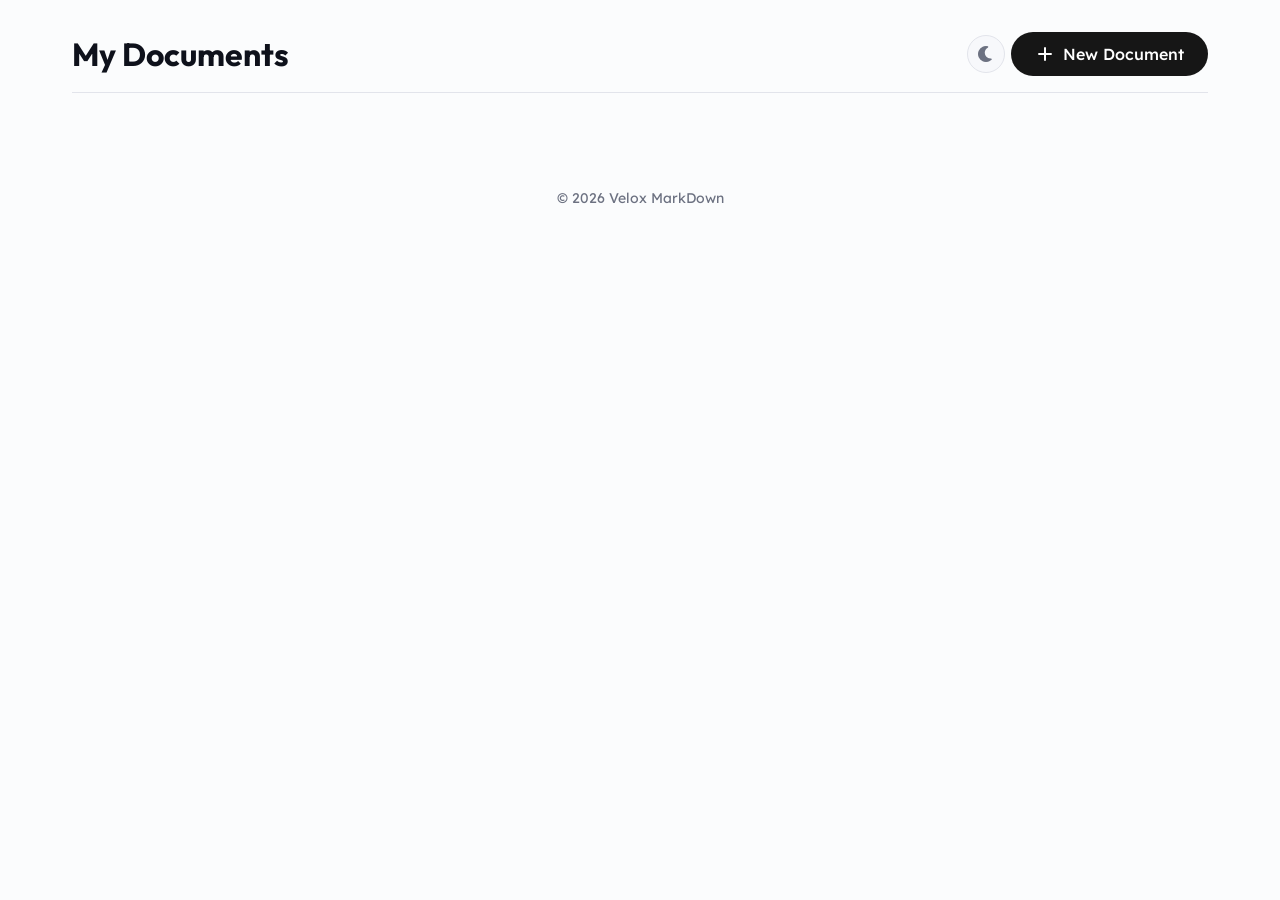
==== commit 38ed1ea7: "Update ui" ====
--- a/index.html
+++ b/index.html
@@ -29,7 +29,7 @@
     <meta property="twitter:description" content="Velox Markdown is a high-performance editor for developers. Experience real-time preview, instant file management, and a distraction-free workflow.">
     <meta property="twitter:image" content="https://veloxmd.vercel.app/assets/velox-preview.jpg">
     
-    <!-- Canonical URL (Prevents duplicate content issues) -->
+    <!-- Canonical URL -->
     <link rel="canonical" href="https://veloxmd.vercel.app">
     
     <!-- Favicon -->
@@ -50,7 +50,7 @@
         <header class="dashboard-header">
             <h1 class="dashboard-title">My Documents</h1>
             <div class="controls">
-                <button id="dashboard-theme-toggle" title="Toggle Theme">
+                <button id="theme-toggle" title="Toggle Theme">
                     <i class="fas fa-moon"></i>
                 </button>
                 <a href="editor.html" id="new-document-btn" class="cta-button">
--- a/style.css
+++ b/style.css
@@ -1,59 +1,56 @@
 /* --- 1. Theming and Variables --- */
 :root {
-    /* Fonts - Preserving your original choices */
+    /* Fonts */
     --font-sans: 'Lexend', sans-serif;
     --font-header: 'Outfit', sans-serif;
     --font-mono: 'PT Mono', monospace;
 
-    /* Light Theme - Premium Modern */
-    --bg-primary: oklch(0.99 0.002 270);     /* Clean off-white */
-    --bg-secondary: oklch(0.98 0.004 270);   /* Subtle slate background */
-    --text-primary: oklch(0.18 0.020 270);   /* Deep slate-charcoal */
-    --text-secondary: oklch(0.55 0.025 270); /* Muted gray-blue */
-    --border-color: oklch(0.92 0.010 270);   /* Soft refined border */
-    --accent-color: oklch(0.20 0.000 0);     /* True accent black */
-    --accent-hover: oklch(0.40 0.000 0);     /* Soft hover gray */
+    /* Light Theme */
+    --bg-primary: oklch(0.99 0.002 270);
+    --bg-secondary: oklch(0.98 0.004 270);
+    --text-primary: oklch(0.18 0.020 270);
+    --text-secondary: oklch(0.55 0.025 270);
+    --border-color: oklch(0.92 0.010 270);
+    --accent-color: oklch(0.20 0.000 0);
+    --accent-hover: oklch(0.40 0.000 0);
     
-    /* Code Styling */
-    --code-bg: oklch(0.96 0.005 270);        /* Integrated from your code-bg */
+    --code-bg: oklch(0.96 0.005 270);
     --code-text: oklch(0.35 0.030 270);
     --hljs-bg: oklch(0.97 0.003 270);
     --hljs-text: oklch(0.45 0.025 270);
 
-    /* Reference & Missing Variables */
     --primary: var(--accent-color);
     --primary-dark: oklch(0.10 0.000 0);
     --secondary: oklch(0.45 0.015 270);
-    --user-bg: oklch(0.95 0.005 270);        /* From your chat app reference */
+    --user-bg: oklch(0.95 0.005 270);
     --ai-bg: oklch(1.00 0.000 0);
-    --error-color: oklch(0.60 0.150 25);     /* Perceptually balanced red */
-    --success-color: oklch(0.65 0.120 150);  /* Soft premium green */
-    --warning-color: oklch(0.85 0.140 85);   /* Modern gold/yellow */
+    --error-color: oklch(0.60 0.150 25);
+    --success-color: oklch(0.65 0.120 150);
+    --warning-color: oklch(0.85 0.140 85);
     
-    /* Shadows & Effects */
     --shadow-light: 0 1px 3px 0 oklch(0 0 0 / 0.05);
     --shadow-medium: 0 4px 6px -1px oklch(0 0 0 / 0.1);
     --float-shadow: 0 8px 20px oklch(0 0 0 / 0.08);
     --transition: all 0.3s cubic-bezier(0.4, 0, 0.2, 1);
+    
+    /* Workspace card radius */
+    --card-radius: 16px;
 }
 
 [data-theme='dark'] {
-    /* Dark Theme - High Contrast Deep Slate */
-    --bg-primary: oklch(0.12 0.005 270);     /* Deep onyx-slate */
-    --bg-secondary: oklch(0.16 0.008 270);   /* Slightly lighter surface */
-    --text-primary: oklch(0.95 0.010 270);   /* Crisp off-white text */
-    --text-secondary: oklch(0.75 0.020 270); /* Readable muted text */
-    --border-color: oklch(0.24 0.015 270);   /* Sharp, subtle borders */
-    --accent-color: oklch(0.75 0.120 250);   /* Premium blue accent */
-    --accent-hover: oklch(0.65 0.150 255);   /* Vibrant hover state */
+    --bg-primary: oklch(0.12 0.005 270);
+    --bg-secondary: oklch(0.16 0.008 270);
+    --text-primary: oklch(0.95 0.010 270);
+    --text-secondary: oklch(0.75 0.020 270);
+    --border-color: oklch(0.24 0.015 270);
+    --accent-color: oklch(0.75 0.120 250);
+    --accent-hover: oklch(0.65 0.150 255);
     
-    /* Code & Syntax */
     --code-bg: oklch(0.18 0.015 270);
     --code-text: oklch(0.88 0.020 270);
     --hljs-bg: oklch(0.14 0.010 270);
     --hljs-text: oklch(0.85 0.025 270);
 
-    /* Dark Mode Utilities */
     --user-bg: oklch(0.20 0.015 270);
     --ai-bg: oklch(0.14 0.008 270);
     --shadow-light: 0 1px 3px 0 oklch(0 0 0 / 0.3);
@@ -81,7 +78,24 @@
     -moz-osx-font-smoothing: grayscale;
 }
 
-/* --- 3. App Layout --- */
+/* --- 3. Responsive Utility Classes --- */
+.desktop-only {
+    display: flex;
+}
+.mobile-only {
+    display: none;
+}
+
+@media (max-width: 768px) {
+    .desktop-only {
+        display: none !important;
+    }
+    .mobile-only {
+        display: flex !important;
+    }
+}
+
+/* --- 4. App Layout --- */
 #app-container {
     display: flex;
     flex-direction: column;
@@ -89,128 +103,102 @@
     overflow: hidden;
 }
 
+/* 2026 Design: Header seamlessly sits on the page bg — no bottom border */
 #app-header {
     display: flex;
     justify-content: space-between;
     align-items: center;
-    padding: 0.75rem 1.5rem;
-    border-bottom: 1px solid var(--border-color);
+    padding: 0.6rem 1rem;
+    background-color: var(--bg-primary);
     flex-shrink: 0;
+    /* No border-bottom — workspace card provides visual grounding */
 }
 
 #app-title {
-    font-size: 1.125rem;
-    font-weight: 500;
+    font-size: 1.0rem;
+    font-weight: 600;
+    letter-spacing: -0.01em;
 }
 
 #app-header .controls {
     display: flex;
     align-items: center;
-    gap: 0.5rem;
-}
-
-#theme-toggle {
-    background: var(--bg-secondary);
-    border: 1px solid var(--border-color);
-    color: var(--text-secondary);
-    font-size: 1.125rem;
-    cursor: pointer;
-    width: 48px;
-    height: 48px;
-    padding: 0.5rem;
-    display: flex;
-    align-items: center;
-    justify-content: center;
-    transition: background-color 0.2s, color 0.2s;
-    border-top-left-radius: 30px;
-    border-bottom-left-radius: 30px;
-    border-top-right-radius: 0;
-    border-bottom-right-radius: 0;
-    border-right: none;
-}
-
-#theme-toggle:hover {
-    background-color: var(--bg-secondary);
-    color: var(--text-primary);
-}
-
-#app-header .controls button, #ai-modal-close-btn {
+    gap: 0.25rem;
+}
+
+/* Unified header icon button style — all circles, consistent */
+#app-header .controls button,
+#sidebar-toggle,
+.back-to-dashboard,
+#ai-modal-close-btn {
     background: none;
     border: none;
     color: var(--text-secondary);
-    font-size: 1.125rem;
+    font-size: 1rem;
     cursor: pointer;
     padding: 0.5rem;
     border-radius: 50%;
-    width: 40px;
-    height: 40px;
+    width: 38px;
+    height: 38px;
     display: flex;
     align-items: center;
     justify-content: center;
-    transition: background-color 0.2s, color 0.2s;
-}
-
-#app-header .controls button:hover {
-    background-color: var(--bg-secondary);
-    color: var(--text-primary);
-}
-
-#app-header {
-    background-color: var(--bg-primary);
-    position: relative;
-    z-index: 1000;
+    transition: background-color 0.15s, color 0.15s;
+    text-decoration: none;
+}
+
+#app-header .controls button:hover,
+#sidebar-toggle:hover,
+.back-to-dashboard:hover,
+#ai-modal-close-btn:hover {
+    background-color: var(--bg-secondary);
+    color: var(--text-primary);
+}
+
+/* Theme toggle: full icon-button, consistent on editor AND dashboard */
+#theme-toggle {
+    background-color: var(--bg-secondary);
+    border: 1px solid var(--border-color);
+    color: var(--text-secondary);
+    font-size: 1rem;
+    cursor: pointer;
+    width: 38px;
+    height: 38px;
+    border-radius: 50%;
+    display: flex;
+    align-items: center;
+    justify-content: center;
+    transition: background-color 0.15s, color 0.15s, border-color 0.15s;
+    padding: 0;
+    flex-shrink: 0;
+}
+
+#theme-toggle:hover {
+    background-color: var(--border-color);
+    color: var(--text-primary);
+    border-color: var(--text-secondary);
 }
 
 #app-header .header-left {
     display: flex;
     align-items: center;
-    gap: 0.5rem;
-    min-width: 0;
-}
-
-#app-title {
-    white-space: nowrap;
-    overflow: hidden;
-    text-overflow: ellipsis;
-    min-width: 0;
-}
-
-.back-to-dashboard {
+    gap: 0.25rem;
+}
+
+#sidebar-toggle {
     background: none;
     border: none;
     color: var(--text-secondary);
-    font-size: 1.125rem;
+    font-size: 1rem;
     cursor: pointer;
     padding: 0.5rem;
     border-radius: 50%;
-    width: 40px;
-    height: 40px;
+    width: 38px;
+    height: 38px;
     display: flex;
     align-items: center;
     justify-content: center;
-    transition: background-color 0.2s, color 0.2s;
-    text-decoration: none;
-}
-
-.back-to-dashboard:hover {
-    background-color: var(--bg-secondary);
-    color: var(--text-primary);
-}
-
-#sidebar-toggle {
-    background: none;
-    border: none;
-    color: var(--text-secondary);
-    font-size: 1.125rem;
-    cursor: pointer;
-    padding: 0.5rem;
-    border-radius: 50%;
-    width: 40px;
-    height: 40px;
-    display: flex;
-    align-items: center;
-    justify-content: center;
-    transition: background-color 0.2s, color 0.2s;
+    transition: background-color 0.15s, color 0.15s;
 }
 
 #sidebar-toggle:hover {
@@ -218,14 +206,33 @@
     color: var(--text-primary);
 }
 
+/* 2026 Design: App body as a workspace card — box with top radius, border */
 #app-body {
     display: flex;
     flex-grow: 1;
     overflow: hidden;
+    margin: 0 1rem;
+    border-radius: var(--card-radius) var(--card-radius) 0 0;
+    border: 1px solid var(--border-color);
+    border-bottom: none;
+}
+
+/* 2026 Design: Footer closes the card with bottom radius */
+#app-footer {
+    margin: 0 1rem 1rem;
+    padding: 0.45rem 1.25rem;
+    border: 1px solid var(--border-color);
+    border-top: 1px solid var(--border-color);
+    border-radius: 0 0 var(--card-radius) var(--card-radius);
+    font-size: 0.8rem;
+    color: var(--text-secondary);
+    text-align: right;
+    flex-shrink: 0;
+    background-color: var(--bg-secondary);
 }
 
 #sidebar {
-    width: 280px;
+    width: 270px;
     background-color: var(--bg-secondary);
     border-right: 1px solid var(--border-color);
     display: flex;
@@ -234,22 +241,16 @@
 }
 
 #sidebar.hidden {
-    margin-left: -280px;
+    margin-left: -270px;
 }
 
 #sidebar-header {
     display: flex;
-    justify-content: space-between;
-    align-items: center;
-    padding: 0.75rem 1rem;
-    border-bottom: 1px solid var(--border-color);
-    flex-shrink: 0;
-}
-
-#sidebar-header {
     flex-direction: column;
     gap: 0.75rem;
     padding: 1rem;
+    border-bottom: 1px solid var(--border-color);
+    flex-shrink: 0;
 }
 
 .sidebar-tabs {
@@ -359,7 +360,6 @@
     background-color: var(--accent-color);
     color: var(--bg-primary);
 }
-
 
 .file-item-name {
     flex-grow: 1;
@@ -399,7 +399,6 @@
     background-color: transparent;
 }
 
-
 .file-item-actions button {
     background: none;
     border: none;
@@ -419,7 +418,6 @@
     color: var(--text-primary);
 }
 
-
 .file-item-actions button:hover {
     background-color: var(--bg-secondary);
     color: var(--text-primary);
@@ -431,12 +429,12 @@
 [data-theme='dark'] .file-item.active .file-item-actions button:hover {
     background-color: rgba(0, 0, 0, 0.2);
 }
-
 
 #app-main {
     flex-grow: 1;
     position: relative;
     overflow-y: hidden;
+    background-color: var(--bg-primary);
 }
 
 #editor-container {
@@ -472,16 +470,7 @@
     background-color: rgba(255, 165, 0, 0.6);
 }
 
-#app-footer {
-    padding: 0.5rem 1.5rem;
-    border-top: 1px solid var(--border-color);
-    font-size: 0.875rem;
-    color: var(--text-secondary);
-    text-align: right;
-    flex-shrink: 0;
-}
-
-/* --- 4. Editor & Preview Panes --- */
+/* --- 5. Editor & Preview Panes --- */
 #editor, #preview {
     position: absolute;
     top: 0;
@@ -520,7 +509,7 @@
     pointer-events: none;
 }
 
-/* --- 5. Preview Typography & Elements --- */
+/* --- 6. Preview Typography & Elements --- */
 #preview > *:first-child {
     margin-top: 0;
 }
@@ -572,7 +561,7 @@
     background-color: var(--bg-secondary);
 }
 
-/* --- 6. Task Lists & Code Blocks --- */
+/* --- 7. Task Lists & Code Blocks --- */
 #preview .task-list-item {
     list-style-type: none;
 }
@@ -603,7 +592,6 @@
     font-size: 0.8em;
 }
 
-
 #preview code {
     font-family: var(--font-mono);
     background-color: var(--code-bg);
@@ -675,7 +663,7 @@
     margin-bottom: 0;
     border-radius: 0;
     border: none;
-    background-color: var(--hljs-bg); /* Ensure pre background matches theme */
+    background-color: var(--hljs-bg);
 }
 
 /* GitHub Dark Theme for highlight.js */
@@ -707,7 +695,7 @@
 [data-theme='light'] .hljs-deletion{color:#b31d28;background-color:#ffeef0}
 
 
-/* --- 7. Scrollbar --- */
+/* --- 8. Scrollbar --- */
 ::-webkit-scrollbar {
     width: 12px;
 }
@@ -723,7 +711,7 @@
     background-color: var(--text-secondary);
 }
 
-/* --- 8. Custom Modal --- */
+/* --- 9. Custom Modal --- */
 #modal-overlay {
     position: fixed;
     top: 0;
@@ -829,7 +817,7 @@
     background-color: var(--accent-hover);
 }
 
-/* --- 9. Dashboard Styles --- */
+/* --- 10. Dashboard Styles --- */
 .dashboard-container {
     max-width: 1200px;
     margin: 0 auto;
@@ -848,6 +836,7 @@
 .dashboard-header .controls {
     display: flex;
     align-items: center;
+    gap: 0.375rem;
 }
 
 .dashboard-title {
@@ -868,10 +857,6 @@
     text-decoration: none;
     border-radius: 30px;
     transition: background-color 0.2s, transform 0.2s;
-    border-top-right-radius: 30px;
-    border-bottom-right-radius: 30px;
-    border-top-left-radius: 0;
-    border-bottom-left-radius: 0;
 }
 
 .cta-button:hover {
@@ -987,25 +972,11 @@
     color: var(--text-primary);
 }
 
-.toc-level-2 {
-    padding-left: 2rem;
-}
-
-.toc-level-3 {
-    padding-left: 3rem;
-}
-
-.toc-level-4 {
-    padding-left: 4rem;
-}
-
-.toc-level-5 {
-    padding-left: 5rem;
-}
-
-.toc-level-6 {
-    padding-left: 6rem;
-}
+.toc-level-2 { padding-left: 2rem; }
+.toc-level-3 { padding-left: 3rem; }
+.toc-level-4 { padding-left: 4rem; }
+.toc-level-5 { padding-left: 5rem; }
+.toc-level-6 { padding-left: 6rem; }
 
 .no-documents-message h3 {
     font-family: var(--font-header);
@@ -1025,37 +996,27 @@
 }
 
 @media (max-width: 600px) {
-    .dashboard-container {
-        padding: 1.5rem 1rem;
-    }
     .dashboard-header {
         flex-direction: row;
         align-items: center;
         gap: 1rem;
-        margin-bottom: 1.5rem;
     }
     .dashboard-title {
-        font-size: 1.5rem;
-        flex-shrink: 1;
-        min-width: 0;
-        white-space: nowrap;
-        overflow: hidden;
-        text-overflow: ellipsis;
+        font-size: 1.75rem;
     }
     .cta-button-text {
         display: none;
     }
     .cta-button {
-        width: 40px;
-        height: 40px;
+        width: 48px;
+        height: 48px;
         padding: 0;
         justify-content: center;
-        flex-shrink: 0;
         border-radius: 50%;
     }
 }
 
-/* --- Find & Replace Panel --- */
+/* --- 11. Find & Replace Panel --- */
 #find-replace-panel {
     background-color: var(--bg-secondary);
     border-bottom: 1px solid var(--border-color);
@@ -1166,7 +1127,7 @@
     color: var(--text-primary);
 }
 
-/* --- 10. Floating Toolbar --- */
+/* --- 12. Floating Toolbar --- */
 .floating-toolbar {
     position: fixed;
     bottom: 20px;
@@ -1199,7 +1160,6 @@
     display: flex;
     align-items: center;
     gap: 0.25rem;
-    flex-shrink: 0;
 }
 
 .toolbar-divider {
@@ -1276,6 +1236,21 @@
 }
 
 @media (max-width: 768px) {
+    #app-body {
+        margin: 0 0.5rem;
+        border-radius: 12px 12px 0 0;
+    }
+    #app-footer {
+        margin: 0 0.5rem 0.5rem;
+        border-radius: 0 0 12px 12px;
+    }
+    #app-header {
+        padding: 0.5rem 0.75rem;
+    }
+    #app-title {
+        font-size: 0.9rem;
+    }
+
     .floating-toolbar {
         width: auto;
         max-width: calc(100vw - 20px);
@@ -1290,30 +1265,28 @@
     }
 
     .toolbar-actions {
-        display: flex;                 /* ensure flex context */
-        overflow-x: auto;              /* horizontal scroll */
+        display: flex;
+        overflow-x: auto;
         overflow-y: hidden;
-        flex-wrap: nowrap;             /* single row */
+        flex-wrap: nowrap;
         justify-content: flex-start;
         -webkit-overflow-scrolling: touch;
-        scrollbar-width: none;         /* Firefox: hide scrollbar */
-        white-space: nowrap;           /* help keep items in one line */
+        scrollbar-width: none;
+        white-space: nowrap;
     }
 
-    /* Hide scrollbar for Chrome, Safari and Opera */
     .toolbar-actions::-webkit-scrollbar {
         display: none;
     }
 
-    /* IMPORTANT: prevent squeezing of buttons */
     .toolbar-actions > .toolbar-button,
     .toolbar-actions > button,
     .toolbar-actions > .icon-btn {
-        flex: 0 0 auto;                /* no grow, no shrink, auto width */
-        flex-shrink: 0;                /* extra safety */
-        border-radius: 999px;          /* keep them fully rounded */
-        min-width: 40px;               /* adjust to your icon size */
-        min-height: 40px;              /* adjust to your icon size */
+        flex: 0 0 auto;
+        flex-shrink: 0;
+        border-radius: 999px;
+        min-width: 40px;
+        min-height: 40px;
     }
 
     .toolbar-drag-handle {
@@ -1321,7 +1294,7 @@
     }
 }
 
-/* --- 11. AI Modal --- */
+/* --- 13. AI Modal --- */
 #ai-modal-overlay, #settings-modal-overlay {
     position: fixed;
     top: 0;
@@ -1622,107 +1595,177 @@
     border-radius: 4px;
 }
 
-/* --- 12. Export Dropdown & Overflow Menus --- */
-.export-dropdown, .header-more-dropdown {
+/* --- 14. Export Dropdown --- */
+.export-dropdown {
     position: relative;
     display: flex;
     align-items: center;
 }
 
-.mobile-only {
-    display: none !important;
-}
-
-@media (max-width: 768px) {
-    .desktop-only {
-        display: none !important;
-    }
-    .mobile-only {
-        display: flex !important;
-    }
-
-    #app-header {
-        padding: 0.5rem 1rem;
-    }
-
-    #app-title {
-        font-size: 1rem;
-    }
-
-    .back-to-dashboard, #sidebar-toggle, #app-header .controls button, #header-more-btn {
-        width: 36px;
-        height: 36px;
-        font-size: 1rem;
-    }
-}
-
+/* Export pill group — two buttons forming a capsule */
 #export-btn {
-    border-top-left-radius: 30px;
-    border-bottom-left-radius: 30px;
-    border-top-right-radius: 0;
-    border-bottom-right-radius: 0;
-    border-right: 1px solid var(--border-color);
+    border-radius: 999px 0 0 999px !important;
+    border-right: none !important;
     background-color: var(--bg-secondary) !important;
+    border: 1px solid var(--border-color) !important;
+    width: 38px;
+    height: 38px;
 }
 
 #export-dropdown-toggle {
-    border-top-right-radius: 30px;
-    border-bottom-right-radius: 30px;
-    border-top-left-radius: 0;
-    border-bottom-left-radius: 0;
+    border-radius: 0 999px 999px 0 !important;
     background-color: var(--bg-secondary) !important;
-    width: 30px !important;
-}
-
-#export-menu, #header-more-menu {
+    border: 1px solid var(--border-color) !important;
+    border-left: none !important;
+    width: 28px;
+    height: 38px;
+    padding: 0 0.5rem;
+}
+
+#export-menu {
     position: absolute;
     top: calc(100% + 8px);
     right: 0;
-    background-color: var(--bg-primary);
+    background-color: var(--bg-secondary);
     border: 1px solid var(--border-color);
-    border-radius: 16px;
-    box-shadow: var(--float-shadow);
+    border-radius: 12px;
+    box-shadow: var(--shadow-medium);
     padding: 0.5rem;
     display: flex;
     flex-direction: column;
-    gap: 2px;
-    z-index: 2000;
-    min-width: 220px;
+    gap: 4px;
+    z-index: 1000;
+    min-width: 180px;
     transition: opacity 0.2s, transform 0.2s;
 }
 
-#export-menu.hidden, #header-more-menu.hidden {
+#export-menu.hidden {
     opacity: 0;
     transform: translateY(-10px);
     pointer-events: none;
 }
 
-#export-menu button, #header-more-menu button {
+#export-menu button {
     background: none;
     border: none;
     color: var(--text-primary);
-    padding: 0.75rem 1rem;
-    border-radius: 12px;
+    padding: 0.6rem 1rem;
+    border-radius: 8px;
     cursor: pointer;
     text-align: left;
-    font-size: 0.95rem;
-    display: flex;
-    align-items: center;
-    gap: 12px;
+    font-size: 0.9rem;
+    display: flex;
+    align-items: center;
+    gap: 10px;
     width: 100%;
     transition: background-color 0.2s;
     white-space: nowrap;
 }
 
-#export-menu button:hover, #header-more-menu button:hover {
-    background-color: var(--bg-secondary);
-}
-
-#export-menu button i, #header-more-menu button i {
-    color: var(--text-secondary);
-    width: 20px;
+#export-menu button:hover {
+    background-color: var(--border-color);
+}
+
+#export-menu button i {
+    color: var(--text-secondary);
+    width: 16px;
     text-align: center;
-    font-size: 1rem;
+}
+
+/* --- 15. More Menu (Mobile) --- */
+.more-menu-wrapper {
+    position: relative;
+    align-items: center;
+}
+
+#more-menu-btn {
+    background: none;
+    border: none;
+    color: var(--text-secondary);
+    font-size: 1.1rem;
+    cursor: pointer;
+    width: 38px;
+    height: 38px;
+    border-radius: 50%;
+    display: flex;
+    align-items: center;
+    justify-content: center;
+    transition: background-color 0.15s, color 0.15s;
+}
+
+#more-menu-btn:hover {
+    background-color: var(--bg-secondary);
+    color: var(--text-primary);
+}
+
+.more-dropdown {
+    position: fixed;
+    /* top + left are set by JS — do not set them here */
+    width: 210px;
+    background-color: var(--bg-secondary);
+    border: 1px solid var(--border-color);
+    border-radius: 14px;
+    box-shadow: 0 8px 28px oklch(0 0 0 / 0.18), 0 2px 8px oklch(0 0 0 / 0.10);
+    padding: 0.4rem;
+    display: flex;
+    flex-direction: column;
+    gap: 2px;
+    z-index: 9999;
+    /* Animate in */
+    opacity: 1;
+    visibility: visible;
+    transform: scale(1) translateY(0);
+    transition: opacity 0.15s ease, transform 0.15s ease, visibility 0.15s;
+    transform-origin: top right;
+}
+
+.more-dropdown.hidden {
+    opacity: 0;
+    visibility: hidden;
+    transform: scale(0.93) translateY(-5px);
+    pointer-events: none;
+}
+
+.more-dropdown button {
+    background: none;
+    border: none;
+    color: var(--text-primary);
+    padding: 0.6rem 0.85rem;
+    border-radius: 9px;
+    cursor: pointer;
+    text-align: left;
+    font-size: 0.9rem;
+    font-family: var(--font-sans);
+    font-weight: 500;
+    display: flex;
+    align-items: center;
+    gap: 10px;
+    width: 100%;
+    transition: background-color 0.12s;
+    white-space: nowrap;
+}
+
+.more-dropdown button:hover {
+    background-color: var(--border-color);
+}
+
+.more-dropdown button:active {
+    background-color: var(--border-color);
+    opacity: 0.85;
+}
+
+.more-dropdown button i {
+    color: var(--text-secondary);
+    width: 15px;
+    text-align: center;
+    font-size: 0.88rem;
+    flex-shrink: 0;
+}
+
+.more-dropdown-divider {
+    height: 1px;
+    background-color: var(--border-color);
+    margin: 0.25rem 0.5rem;
 }
 
 /* Print Styles */
@@ -1743,7 +1786,7 @@
     }
 }
 
-/* --- 13. Toast Notifications --- */
+/* --- 16. Toast Notifications --- */
 #toast-container {
     position: fixed;
     bottom: 24px;
@@ -1781,28 +1824,23 @@
 }
 
 @keyframes toast-in {
-    from {
-        opacity: 0;
-        transform: translateX(-20px) scale(0.9);
-    }
-    to {
-        opacity: 1;
-        transform: translateX(0) scale(1);
-    }
+    from { opacity: 0; transform: translateX(-20px) scale(0.9); }
+    to { opacity: 1; transform: translateX(0) scale(1); }
 }
 
 @keyframes toast-out {
-    from {
-        opacity: 1;
-        transform: translateX(0) scale(1);
-    }
-    to {
-        opacity: 0;
-        transform: translateX(-20px) scale(0.9);
-    }
-}
+    from { opacity: 1; transform: translateX(0) scale(1); }
+    to { opacity: 0; transform: translateX(-20px) scale(0.9); }
+}
+
 .user-message code {
     background-color: rgba(255, 255, 255, 0.1);
     padding: 0.2em 0.4em;
     border-radius: 4px;
+}
+
+.no-outline {
+    color: var(--text-secondary);
+    font-size: 0.875rem;
+    padding: 0.5rem;
 }
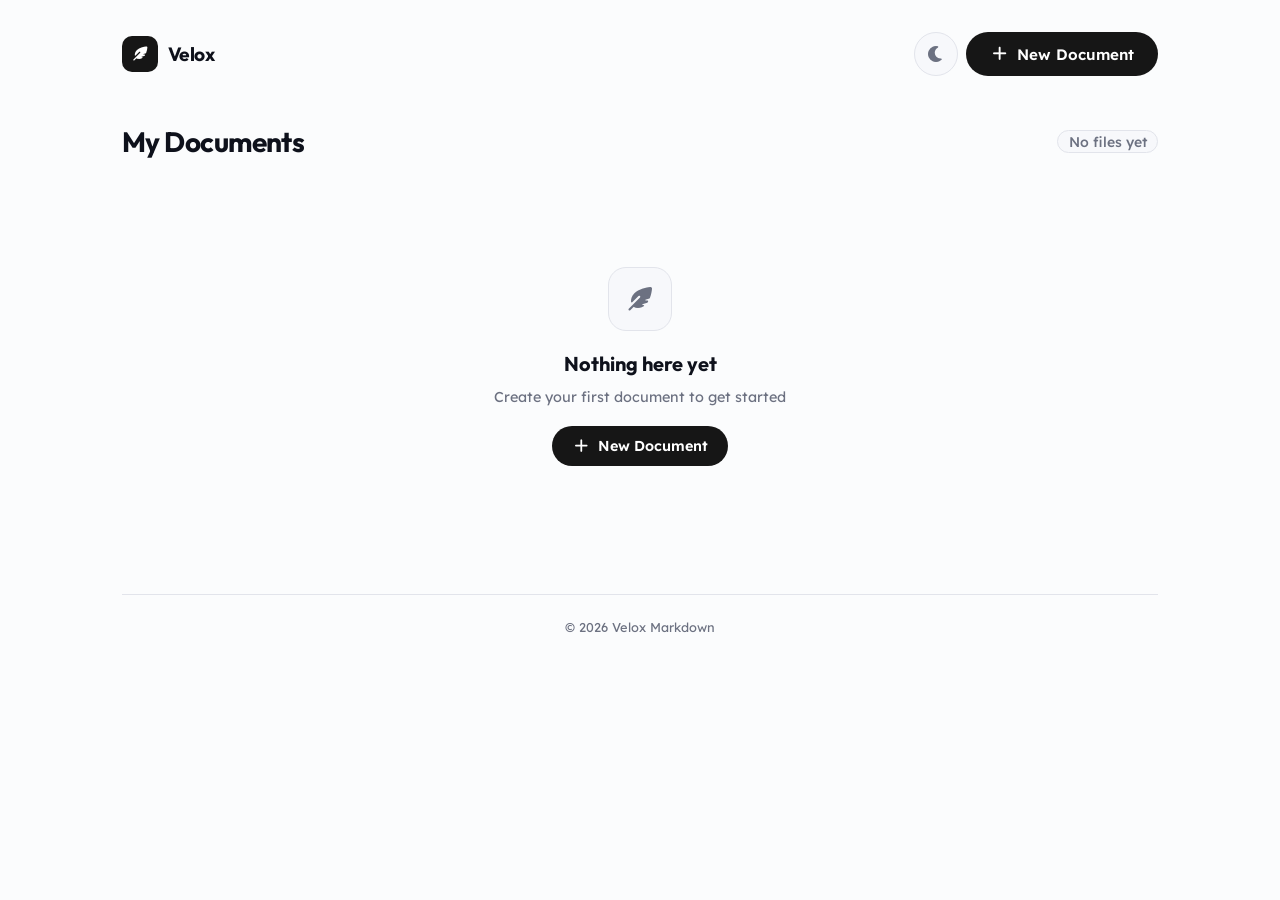
==== commit f57d6ee6: "update" ====
--- a/index.html
+++ b/index.html
@@ -6,7 +6,6 @@
     <meta http-equiv="X-UA-Compatible" content="IE=edge">
     <meta name="theme-color" content="#0f172a">
     
-    <!-- Primary Meta Tags -->
     <title>Velox Markdown | Professional Browser-Based Editor</title>
     <meta name="title" content="Velox Markdown | Professional Browser-Based Editor">
     <meta name="description" content="Velox Markdown is a high-performance editor for developers. Experience real-time preview, instant file management, and a distraction-free workflow.">
@@ -15,58 +14,68 @@
     <meta name="robots" content="index, follow">
     <meta name="language" content="English">
     
-    <!-- Open Graph / Facebook -->
     <meta property="og:type" content="website">
     <meta property="og:url" content="https://veloxmd.vercel.app/">
     <meta property="og:title" content="Velox Markdown | Professional Browser-Based Editor">
     <meta property="og:description" content="Velox Markdown is a high-performance editor for developers. Experience real-time preview, instant file management, and a distraction-free workflow.">
     <meta property="og:image" content="https://veloxmd.vercel.app/assets/velox-preview.jpg">
     
-    <!-- Twitter -->
     <meta property="twitter:card" content="summary_large_image">
     <meta property="twitter:url" content="https://veloxmd.vercel.app/">
     <meta property="twitter:title" content="Velox Markdown | Professional Browser-Based Editor">
     <meta property="twitter:description" content="Velox Markdown is a high-performance editor for developers. Experience real-time preview, instant file management, and a distraction-free workflow.">
     <meta property="twitter:image" content="https://veloxmd.vercel.app/assets/velox-preview.jpg">
     
-    <!-- Canonical URL -->
     <link rel="canonical" href="https://veloxmd.vercel.app">
-    
-    <!-- Favicon -->
     <link rel="icon" type="image/png" href="assets/favicon.png">
     <link rel="apple-touch-icon" href="assets/apple-touch-icon.png">
     
-    <!-- Fonts -->
     <link rel="preconnect" href="https://fonts.googleapis.com">
     <link rel="preconnect" href="https://fonts.gstatic.com" crossorigin>
     <link href="https://fonts.googleapis.com/css2?family=Lexend:wght@400;500;600;700&family=Outfit:wght@500;600;700;800&display=swap" rel="stylesheet">
     
-    <!-- CSS -->
     <link rel="stylesheet" href="icons/css/all.css">
     <link rel="stylesheet" href="style.css">
 </head>
 <body>
     <div class="dashboard-container">
+
+        <!-- Top Nav Bar -->
         <header class="dashboard-header">
-            <h1 class="dashboard-title">My Documents</h1>
+            <div class="dashboard-wordmark">
+                <div class="dashboard-logo-mark">
+                    <i class="fas fa-feather-alt"></i>
+                </div>
+                <span class="dashboard-logo-text">Velox</span>
+            </div>
             <div class="controls">
                 <button id="theme-toggle" title="Toggle Theme">
                     <i class="fas fa-moon"></i>
                 </button>
                 <a href="editor.html" id="new-document-btn" class="cta-button">
-                    <i class="fas fa-plus"></i> <span class="cta-button-text">New Document</span>
+                    <i class="fas fa-plus"></i>
+                    <span class="cta-button-text">New Document</span>
                 </a>
             </div>
         </header>
+
+        <!-- Page Title + count -->
+        <div class="dashboard-hero">
+            <h1 class="dashboard-title">My Documents</h1>
+            <span class="dashboard-doc-count" id="doc-count-badge">— files</span>
+        </div>
+
         <main class="dashboard-main">
             <section id="documents-grid" class="documents-grid">
                 <!-- Documents will be dynamically inserted here -->
             </section>
         </main>
+
         <footer class="dashboard-footer">
-            <p>&copy; <span id="copyright-year">2025</span> Velox MarkDown</p>
+            <p>&copy; <span id="copyright-year">2025</span> Velox Markdown</p>
         </footer>
     </div>
+
     <script src="fs-helpers.js" defer></script>
     <script src="dashboard.js" defer></script>
 
--- a/style.css
+++ b/style.css
@@ -162,8 +162,8 @@
     color: var(--text-secondary);
     font-size: 1rem;
     cursor: pointer;
-    width: 38px;
-    height: 38px;
+    width: 44px;
+    height: 44px;
     border-radius: 50%;
     display: flex;
     align-items: center;
@@ -818,45 +818,328 @@
 }
 
 /* --- 10. Dashboard Styles --- */
+/* =============================================
+   DASHBOARD — Redesigned 2026
+   ============================================= */
+
 .dashboard-container {
-    max-width: 1200px;
+    max-width: 1100px;
     margin: 0 auto;
-    padding: 2rem;
-}
-
+    padding: 1.5rem 2rem 3rem;
+    min-height: 100vh;
+    display: flex;
+    flex-direction: column;
+}
+
+/* --- Nav Bar --- */
 .dashboard-header {
     display: flex;
     justify-content: space-between;
     align-items: center;
-    margin-bottom: 2rem;
-    padding-bottom: 1rem;
-    border-bottom: 1px solid var(--border-color);
+    padding: 0.5rem 0;
+    margin-bottom: 2.5rem;
+}
+
+.dashboard-wordmark {
+    display: flex;
+    align-items: center;
+    gap: 0.6rem;
+    text-decoration: none;
+}
+
+.dashboard-logo-mark {
+    width: 36px;
+    height: 36px;
+    background-color: var(--accent-color);
+    border-radius: 10px;
+    display: flex;
+    align-items: center;
+    justify-content: center;
+    color: white;
+    font-size: 0.9rem;
+    flex-shrink: 0;
+}
+
+[data-theme='dark'] .dashboard-logo-mark {
+    color: var(--bg-primary);
+}
+
+.dashboard-logo-text {
+    font-family: var(--font-header);
+    font-size: 1.2rem;
+    font-weight: 700;
+    color: var(--text-primary);
+    letter-spacing: -0.02em;
 }
 
 .dashboard-header .controls {
     display: flex;
     align-items: center;
-    gap: 0.375rem;
+    gap: 0.5rem;
+}
+
+/* --- Hero / Page Title --- */
+.dashboard-hero {
+    display: flex;
+    align-items: center;
+    justify-content: space-between;
+    margin-bottom: 1.75rem;
+    gap: 0.75rem;
 }
 
 .dashboard-title {
     font-family: var(--font-header);
-    font-size: 2rem;
+    font-size: 1.75rem;
     font-weight: 700;
-}
-
+    letter-spacing: -0.02em;
+    color: var(--text-primary);
+}
+
+.dashboard-doc-count {
+    font-size: 0.875rem;
+    color: var(--text-secondary);
+    font-weight: 500;
+    background-color: var(--bg-secondary);
+    border: 1px solid var(--border-color);
+    padding: 0.2rem 0.65rem;
+    border-radius: 999px;
+    line-height: 1;
+}
+
+/* --- Documents Grid --- */
+.documents-grid {
+    display: grid;
+    grid-template-columns: repeat(auto-fill, minmax(240px, 1fr));
+    gap: 1.25rem;
+    flex-grow: 1;
+}
+
+/* --- Document Card --- */
+.document-card {
+    background-color: var(--bg-secondary);
+    border: 1px solid var(--border-color);
+    border-radius: 16px;
+    overflow: hidden;
+    display: flex;
+    flex-direction: column;
+    transition: transform 0.18s ease, box-shadow 0.18s ease, border-color 0.18s ease;
+    position: relative;
+}
+
+.document-card:hover {
+    transform: translateY(-3px);
+    box-shadow: 0 10px 28px oklch(0 0 0 / 0.08);
+    border-color: var(--accent-color);
+}
+
+[data-theme='dark'] .document-card:hover {
+    box-shadow: 0 10px 28px oklch(0 0 0 / 0.35);
+}
+
+/* Card inner link covers preview + body, not footer */
+.document-card-inner {
+    display: flex;
+    flex-direction: column;
+    text-decoration: none;
+    color: inherit;
+    flex-grow: 1;
+}
+
+/* Preview strip — accent-tinted with faint document lines */
+.document-card-preview {
+    height: 88px;
+    position: relative;
+    display: flex;
+    align-items: center;
+    justify-content: center;
+    overflow: hidden;
+    flex-shrink: 0;
+}
+
+/* Accent color backgrounds per card */
+.card-accent-blue   .document-card-preview { background-color: oklch(0.92 0.04 250); }
+.card-accent-purple .document-card-preview { background-color: oklch(0.92 0.04 290); }
+.card-accent-green  .document-card-preview { background-color: oklch(0.92 0.04 155); }
+.card-accent-amber  .document-card-preview { background-color: oklch(0.93 0.06 85);  }
+.card-accent-rose   .document-card-preview { background-color: oklch(0.92 0.04 15);  }
+.card-accent-teal   .document-card-preview { background-color: oklch(0.92 0.04 195); }
+
+[data-theme='dark'] .card-accent-blue   .document-card-preview { background-color: oklch(0.20 0.04 250); }
+[data-theme='dark'] .card-accent-purple .document-card-preview { background-color: oklch(0.20 0.04 290); }
+[data-theme='dark'] .card-accent-green  .document-card-preview { background-color: oklch(0.20 0.04 155); }
+[data-theme='dark'] .card-accent-amber  .document-card-preview { background-color: oklch(0.20 0.05 85);  }
+[data-theme='dark'] .card-accent-rose   .document-card-preview { background-color: oklch(0.20 0.04 15);  }
+[data-theme='dark'] .card-accent-teal   .document-card-preview { background-color: oklch(0.20 0.04 195); }
+
+/* Faint horizontal document lines */
+.doc-preview-lines {
+    display: flex;
+    flex-direction: column;
+    gap: 7px;
+    width: 100px;
+}
+
+.doc-preview-lines span {
+    display: block;
+    height: 5px;
+    border-radius: 3px;
+    background-color: oklch(0 0 0 / 0.10);
+}
+
+[data-theme='dark'] .doc-preview-lines span {
+    background-color: oklch(1 0 0 / 0.12);
+}
+
+.doc-preview-lines span.short {
+    width: 60%;
+}
+
+/* MD Badge in corner */
+.doc-preview-badge {
+    position: absolute;
+    top: 10px;
+    right: 12px;
+    font-family: var(--font-mono);
+    font-size: 0.65rem;
+    font-weight: 700;
+    letter-spacing: 0.05em;
+    background-color: oklch(0 0 0 / 0.08);
+    color: oklch(0 0 0 / 0.45);
+    padding: 0.2rem 0.45rem;
+    border-radius: 5px;
+}
+
+[data-theme='dark'] .doc-preview-badge {
+    background-color: oklch(1 0 0 / 0.08);
+    color: oklch(1 0 0 / 0.35);
+}
+
+/* Card body — title + preview text */
+.document-card-body {
+    padding: 1rem 1.1rem 0.75rem;
+    flex-grow: 1;
+}
+
+.document-title {
+    font-family: var(--font-header);
+    font-size: 1rem;
+    font-weight: 700;
+    color: var(--text-primary);
+    margin: 0 0 0.35rem;
+    white-space: nowrap;
+    overflow: hidden;
+    text-overflow: ellipsis;
+    letter-spacing: -0.01em;
+}
+
+.document-preview-text {
+    font-size: 0.8rem;
+    color: var(--text-secondary);
+    line-height: 1.5;
+    overflow: hidden;
+    display: -webkit-box;
+    -webkit-line-clamp: 2;
+    -webkit-box-orient: vertical;
+    margin: 0;
+}
+
+/* Card footer — date + actions */
+.document-card-footer {
+    display: flex;
+    align-items: center;
+    justify-content: space-between;
+    padding: 0.55rem 0.85rem 0.65rem;
+    border-top: 1px solid var(--border-color);
+    gap: 0.5rem;
+}
+
+.document-date {
+    font-size: 0.72rem;
+    color: var(--text-secondary);
+    display: flex;
+    align-items: center;
+    gap: 0.3rem;
+    white-space: nowrap;
+    flex-shrink: 1;
+    min-width: 0;
+    overflow: hidden;
+    text-overflow: ellipsis;
+}
+
+.document-date i {
+    font-size: 0.68rem;
+    opacity: 0.7;
+    flex-shrink: 0;
+}
+
+.document-actions {
+    display: flex;
+    gap: 0.1rem;
+    flex-shrink: 0;
+    margin-left: auto;
+}
+
+.action-btn {
+    background: none;
+    border: none;
+    color: var(--text-secondary);
+    font-size: 0.78rem;
+    cursor: pointer;
+    width: 30px;
+    height: 30px;
+    border-radius: 8px;
+    display: flex;
+    align-items: center;
+    justify-content: center;
+    transition: background-color 0.15s, color 0.15s;
+    opacity: 0.65;
+    flex-shrink: 0;
+    cursor: pointer;
+    width: 30px;
+    height: 30px;
+    border-radius: 8px;
+    display: flex;
+    align-items: center;
+    justify-content: center;
+    transition: background-color 0.15s, color 0.15s;
+    opacity: 0.7;
+}
+
+.action-btn:hover {
+    background-color: var(--border-color);
+    color: var(--text-primary);
+    opacity: 1;
+}
+
+.action-btn.delete-btn:hover {
+    background-color: oklch(0.95 0.03 15);
+    color: oklch(0.55 0.18 15);
+}
+
+[data-theme='dark'] .action-btn.delete-btn:hover {
+    background-color: oklch(0.22 0.04 15);
+    color: oklch(0.72 0.18 15);
+}
+
+/* CTA Button */
 .cta-button {
     display: inline-flex;
     align-items: center;
     gap: 0.5rem;
     background-color: var(--accent-color);
     color: white;
-    padding: 0.75rem 1.5rem;
-    font-size: 1rem;
-    font-weight: 500;
+    padding: 0 1.5rem;
+    height: 44px;
+    font-size: 0.95rem;
+    font-weight: 600;
     text-decoration: none;
     border-radius: 30px;
-    transition: background-color 0.2s, transform 0.2s;
+    transition: background-color 0.15s, opacity 0.15s;
+    white-space: nowrap;
+    flex-shrink: 0;
+    border: none;
+    cursor: pointer;
+    font-family: var(--font-sans);
 }
 
 .cta-button:hover {
@@ -867,152 +1150,128 @@
     color: var(--bg-primary);
 }
 
-.documents-grid {
-    display: grid;
-    grid-template-columns: repeat(auto-fill, minmax(250px, 1fr));
-    gap: 1.5rem;
-}
-
-.document-card {
-    background-color: var(--bg-secondary);
-    border: 1px solid var(--border-color);
-    border-radius: 20px;
-    padding: 1.5rem;
-    text-decoration: none;
-    color: var(--text-primary);
-    transition: border-color 0.2s, box-shadow 0.2s;
-    display: flex;
-    flex-direction: column;
-    justify-content: space-between;
-}
-
-.document-card:hover {
-    border-color: var(--accent-color);
-    box-shadow: 0 4px 12px rgba(0, 0, 0, 0.05);
-}
-
-.document-card-link {
-    text-decoration: none;
-    color: inherit;
-    flex-grow: 1;
-}
-
-.document-info {
-    display: flex;
-    justify-content: space-between;
-    align-items: center;
-    margin-top: 1rem;
-}
-
-.document-actions {
-    display: flex;
-    gap: 0.5rem;
-}
-
-.action-btn {
-    background: none;
-    border: none;
-    color: var(--text-secondary);
-    font-size: 1rem;
-    cursor: pointer;
-    padding: 0.5rem;
-    border-radius: 50%;
-    width: 36px;
-    height: 36px;
-    display: flex;
-    align-items: center;
-    justify-content: center;
-    transition: background-color 0.2s, color 0.2s;
-}
-
-.action-btn:hover {
-    background-color: var(--border-color);
-    color: var(--text-primary);
-}
-
-[data-theme='dark'] .document-card:hover {
-    box-shadow: 0 4px 12px rgba(0, 0, 0, 0.2);
-}
-
-.document-title {
-    font-family: var(--font-header);
-    font-size: 1.25rem;
-    margin-bottom: 1rem;
-}
-
-.document-date {
-    font-size: 0.875rem;
-    color: var(--text-secondary);
-}
-
+/* --- Empty State --- */
 .no-documents-message {
     grid-column: 1 / -1;
     text-align: center;
-    padding: 4rem 2rem;
+    padding: 5rem 2rem;
+    display: flex;
+    flex-direction: column;
+    align-items: center;
+    gap: 0.75rem;
+}
+
+.no-docs-icon {
+    width: 64px;
+    height: 64px;
+    border-radius: 18px;
     background-color: var(--bg-secondary);
-    border-radius: 20px;
-}
-
-#table-of-contents {
-    padding: 1rem;
-    overflow-y: auto;
-}
-
-.toc-link {
-    display: block;
-    padding: 0.5rem 1rem;
-    color: var(--text-secondary);
-    text-decoration: none;
-    border-radius: 8px;
-    transition: background-color 0.2s, color 0.2s;
-}
-
-.toc-link:hover {
-    background-color: var(--border-color);
-    color: var(--text-primary);
-}
-
-.toc-level-2 { padding-left: 2rem; }
-.toc-level-3 { padding-left: 3rem; }
-.toc-level-4 { padding-left: 4rem; }
-.toc-level-5 { padding-left: 5rem; }
-.toc-level-6 { padding-left: 6rem; }
+    border: 1px solid var(--border-color);
+    display: flex;
+    align-items: center;
+    justify-content: center;
+    font-size: 1.5rem;
+    color: var(--text-secondary);
+    margin-bottom: 0.5rem;
+}
 
 .no-documents-message h3 {
     font-family: var(--font-header);
-    font-size: 1.5rem;
-    margin-bottom: 0.5rem;
+    font-size: 1.25rem;
+    font-weight: 700;
+    color: var(--text-primary);
+    margin: 0;
 }
 
 .no-documents-message p {
     color: var(--text-secondary);
-}
-
+    font-size: 0.9rem;
+    margin: 0;
+}
+
+.no-docs-cta {
+    margin-top: 0.5rem;
+    font-size: 0.9rem;
+    padding: 0 1.25rem;
+    height: 40px;
+}
+
+/* --- Dashboard Footer --- */
 .dashboard-footer {
     text-align: center;
-    margin-top: 4rem;
-    color: var(--text-secondary);
-    font-size: 0.875rem;
-}
-
+    margin-top: 3rem;
+    padding-top: 1.5rem;
+    border-top: 1px solid var(--border-color);
+    color: var(--text-secondary);
+    font-size: 0.8rem;
+}
+
+/* --- Mobile --- */
 @media (max-width: 600px) {
+    .dashboard-container {
+        padding: 1rem 1rem 2rem;
+    }
+
     .dashboard-header {
+        margin-bottom: 1.75rem;
+    }
+
+    /* Hero stays in one row on mobile — badge stays right */
+    .dashboard-hero {
         flex-direction: row;
         align-items: center;
-        gap: 1rem;
-    }
+        justify-content: space-between;
+        margin-bottom: 1.25rem;
+    }
+
     .dashboard-title {
-        font-size: 1.75rem;
-    }
+        font-size: 1.4rem;
+    }
+
+    .documents-grid {
+        grid-template-columns: 1fr 1fr;
+        gap: 0.85rem;
+    }
+
+    .document-card-preview {
+        height: 68px;
+    }
+
+    /* On narrow 2-col cards, hide the date — 3 action buttons need the full footer width */
+    .document-date {
+        display: none;
+    }
+
+    /* Give action buttons full footer width, center them */
+    .document-actions {
+        width: 100%;
+        justify-content: center;
+        gap: 0.25rem;
+        margin-left: 0;
+    }
+
+    .action-btn {
+        width: 32px;
+        height: 32px;
+        opacity: 0.75;
+    }
+
     .cta-button-text {
         display: none;
     }
+
     .cta-button {
-        width: 48px;
-        height: 48px;
+        width: 44px;
+        height: 44px;
         padding: 0;
         justify-content: center;
         border-radius: 50%;
+    }
+}
+
+@media (max-width: 380px) {
+    .documents-grid {
+        grid-template-columns: 1fr;
     }
 }
 
@@ -1839,6 +2098,33 @@
     border-radius: 4px;
 }
 
+/* --- Sidebar TOC --- */
+#table-of-contents {
+    padding: 1rem;
+    overflow-y: auto;
+}
+
+.toc-link {
+    display: block;
+    padding: 0.5rem 1rem;
+    color: var(--text-secondary);
+    text-decoration: none;
+    border-radius: 8px;
+    font-size: 0.875rem;
+    transition: background-color 0.2s, color 0.2s;
+}
+
+.toc-link:hover {
+    background-color: var(--border-color);
+    color: var(--text-primary);
+}
+
+.toc-level-2 { padding-left: 2rem; }
+.toc-level-3 { padding-left: 3rem; }
+.toc-level-4 { padding-left: 4rem; }
+.toc-level-5 { padding-left: 5rem; }
+.toc-level-6 { padding-left: 6rem; }
+
 .no-outline {
     color: var(--text-secondary);
     font-size: 0.875rem;
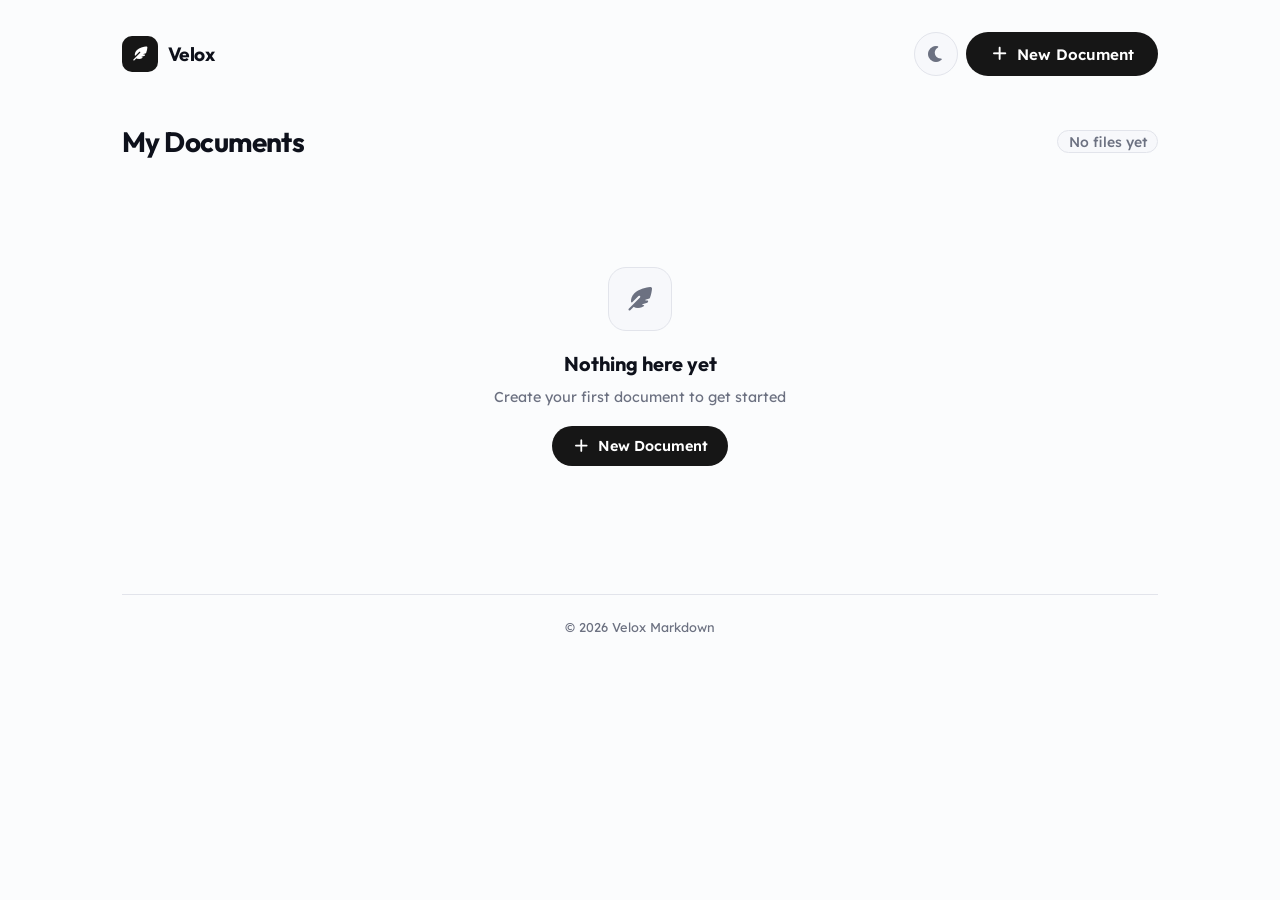
==== commit f5487019: "Add Drag & Drop import, Line Numbers, Zen Mode, and Font Size controls - Implement full-screen Drag " ====
--- a/index.html
+++ b/index.html
@@ -79,6 +79,17 @@
     <script src="fs-helpers.js" defer></script>
     <script src="dashboard.js" defer></script>
 
+    <!-- Drag and Drop Overlay -->
+    <div id="drop-overlay" class="hidden">
+        <div class="drop-message">
+            <i class="fa-solid fa-file-import"></i>
+            <span>Drop to open file</span>
+        </div>
+    </div>
+
+    <!-- Toast Notifications Container -->
+    <div id="toast-container"></div>
+
     <!-- Custom Modal -->
     <div id="modal-overlay" class="hidden">
         <div id="modal">
--- a/style.css
+++ b/style.css
@@ -435,12 +435,40 @@
     position: relative;
     overflow-y: hidden;
     background-color: var(--bg-primary);
+    transition: padding 0.3s cubic-bezier(0.4, 0, 0.2, 1);
 }
 
 #editor-container {
     position: relative;
     width: 100%;
     height: 100%;
+    display: flex;
+    transition: max-width 0.3s cubic-bezier(0.4, 0, 0.2, 1), margin 0.3s cubic-bezier(0.4, 0, 0.2, 1);
+}
+
+#line-numbers {
+    width: 48px;
+    background-color: var(--bg-secondary);
+    border-right: 1px solid var(--border-color);
+    color: var(--text-secondary);
+    font-family: var(--font-mono);
+    font-size: 0.85rem;
+    text-align: right;
+    padding-right: 8px;
+    padding-top: 1.2rem;
+    line-height: 1.7;
+    user-select: none;
+    flex-shrink: 0;
+    overflow: hidden;
+    z-index: 2;
+    transition: width 0.3s cubic-bezier(0.4, 0, 0.2, 1);
+}
+
+#line-numbers.hidden {
+    width: 0;
+    padding: 0;
+    border-right: none;
+    opacity: 0;
 }
 
 #editor-backdrop {
@@ -451,7 +479,7 @@
     height: 100%;
     padding: 1.2rem 1.2rem;
     font-family: var(--font-mono);
-    font-size: 1rem;
+    font-size: var(--editor-font-size, 1rem);
     line-height: 1.7;
     white-space: pre-wrap;
     word-wrap: break-word;
@@ -479,7 +507,12 @@
     height: 100%;
     padding: 1.2rem 1.2rem;
     overflow-y: auto;
-    transition: opacity 0.2s ease-in-out;
+    transition: opacity 0.2s ease-in-out, padding 0.3s cubic-bezier(0.4, 0, 0.2, 1);
+}
+
+body.show-line-numbers #editor,
+body.show-line-numbers #editor-backdrop {
+    padding-left: 48px;
 }
 
 #editor {
@@ -488,7 +521,7 @@
     border: none;
     resize: none;
     font-family: var(--font-mono);
-    font-size: 1rem;
+    font-size: var(--editor-font-size, 1rem);
     line-height: 1.7;
     z-index: 1;
     display: block;
@@ -502,6 +535,7 @@
     line-height: 1.8;
     max-width: 800px;
     margin: 0 auto;
+    font-size: var(--preview-font-size, 1rem);
 }
 
 .hidden {
@@ -1736,6 +1770,23 @@
     color: var(--text-secondary);
 }
 
+.checkbox-field {
+    display: flex;
+    align-items: center;
+    gap: 0.5rem;
+}
+
+.checkbox-field input[type="checkbox"] {
+    width: 1.25rem;
+    height: 1.25rem;
+    cursor: pointer;
+}
+
+.checkbox-field label {
+    margin-bottom: 0;
+    cursor: pointer;
+}
+
 #api-key-input {
     width: 100%;
     padding: 0.75rem;
@@ -1744,6 +1795,11 @@
     color: var(--text-primary);
     border-radius: 12px;
     font-size: 1rem;
+}
+
+.settings-field input[type="range"] {
+    width: 100%;
+    cursor: pointer;
 }
 
 #settings-modal-actions {
@@ -2125,6 +2181,108 @@
 .toc-level-5 { padding-left: 5rem; }
 .toc-level-6 { padding-left: 6rem; }
 
+/* --- 18. Zen Mode --- */
+body.zen-mode #app-header,
+body.zen-mode #app-footer,
+body.zen-mode #floating-toolbar,
+body.zen-mode #sidebar,
+body.zen-mode #show-toolbar-btn,
+body.zen-mode #find-replace-panel {
+    display: none !important;
+}
+
+body.zen-mode #app-body {
+    margin: 0;
+    border: none;
+    border-radius: 0;
+}
+
+body.zen-mode #app-main {
+    display: flex;
+    justify-content: center;
+    background-color: var(--bg-primary);
+    padding: 0;
+}
+
+body.zen-mode #editor-container {
+    max-width: 720px;
+    margin: 0 auto;
+}
+
+body.zen-mode #editor,
+body.zen-mode #editor-backdrop,
+body.zen-mode #preview {
+    padding: 3rem;
+}
+
+#zen-exit-pill {
+    position: fixed;
+    top: 20px;
+    left: 50%;
+    transform: translateX(-50%);
+    background-color: var(--bg-secondary);
+    color: var(--text-secondary);
+    padding: 0.5rem 1rem;
+    border-radius: 999px;
+    font-size: 0.8rem;
+    box-shadow: var(--shadow-medium);
+    z-index: 10001;
+    transition: opacity 0.3s cubic-bezier(0.4, 0, 0.2, 1);
+    pointer-events: none;
+}
+
+/* --- 19. Transitions --- */
+.fade-enter {
+    opacity: 0;
+}
+.fade-enter-active {
+    opacity: 1;
+    transition: opacity 300ms cubic-bezier(0.4, 0, 0.2, 1);
+}
+.fade-exit {
+    opacity: 1;
+}
+.fade-exit-active {
+    opacity: 0;
+    transition: opacity 300ms cubic-bezier(0.4, 0, 0.2, 1);
+}
+
+/* --- 17. Drag & Drop Overlay --- */
+#drop-overlay {
+    position: fixed;
+    top: 0;
+    left: 0;
+    width: 100%;
+    height: 100%;
+    background-color: color-mix(in oklch, var(--bg-primary), transparent 20%);
+    display: flex;
+    justify-content: center;
+    align-items: center;
+    z-index: 10000;
+    transition: opacity 0.15s cubic-bezier(0.4, 0, 0.2, 1);
+    pointer-events: auto;
+}
+
+#drop-overlay.hidden {
+    opacity: 0;
+    pointer-events: none;
+}
+
+.drop-message {
+    display: flex;
+    flex-direction: column;
+    align-items: center;
+    gap: 1rem;
+    font-family: var(--font-header);
+    font-size: 1.5rem;
+    font-weight: 700;
+    color: var(--accent-color);
+}
+
+.drop-message i {
+    font-size: 3rem;
+}
+
 .no-outline {
     color: var(--text-secondary);
     font-size: 0.875rem;
